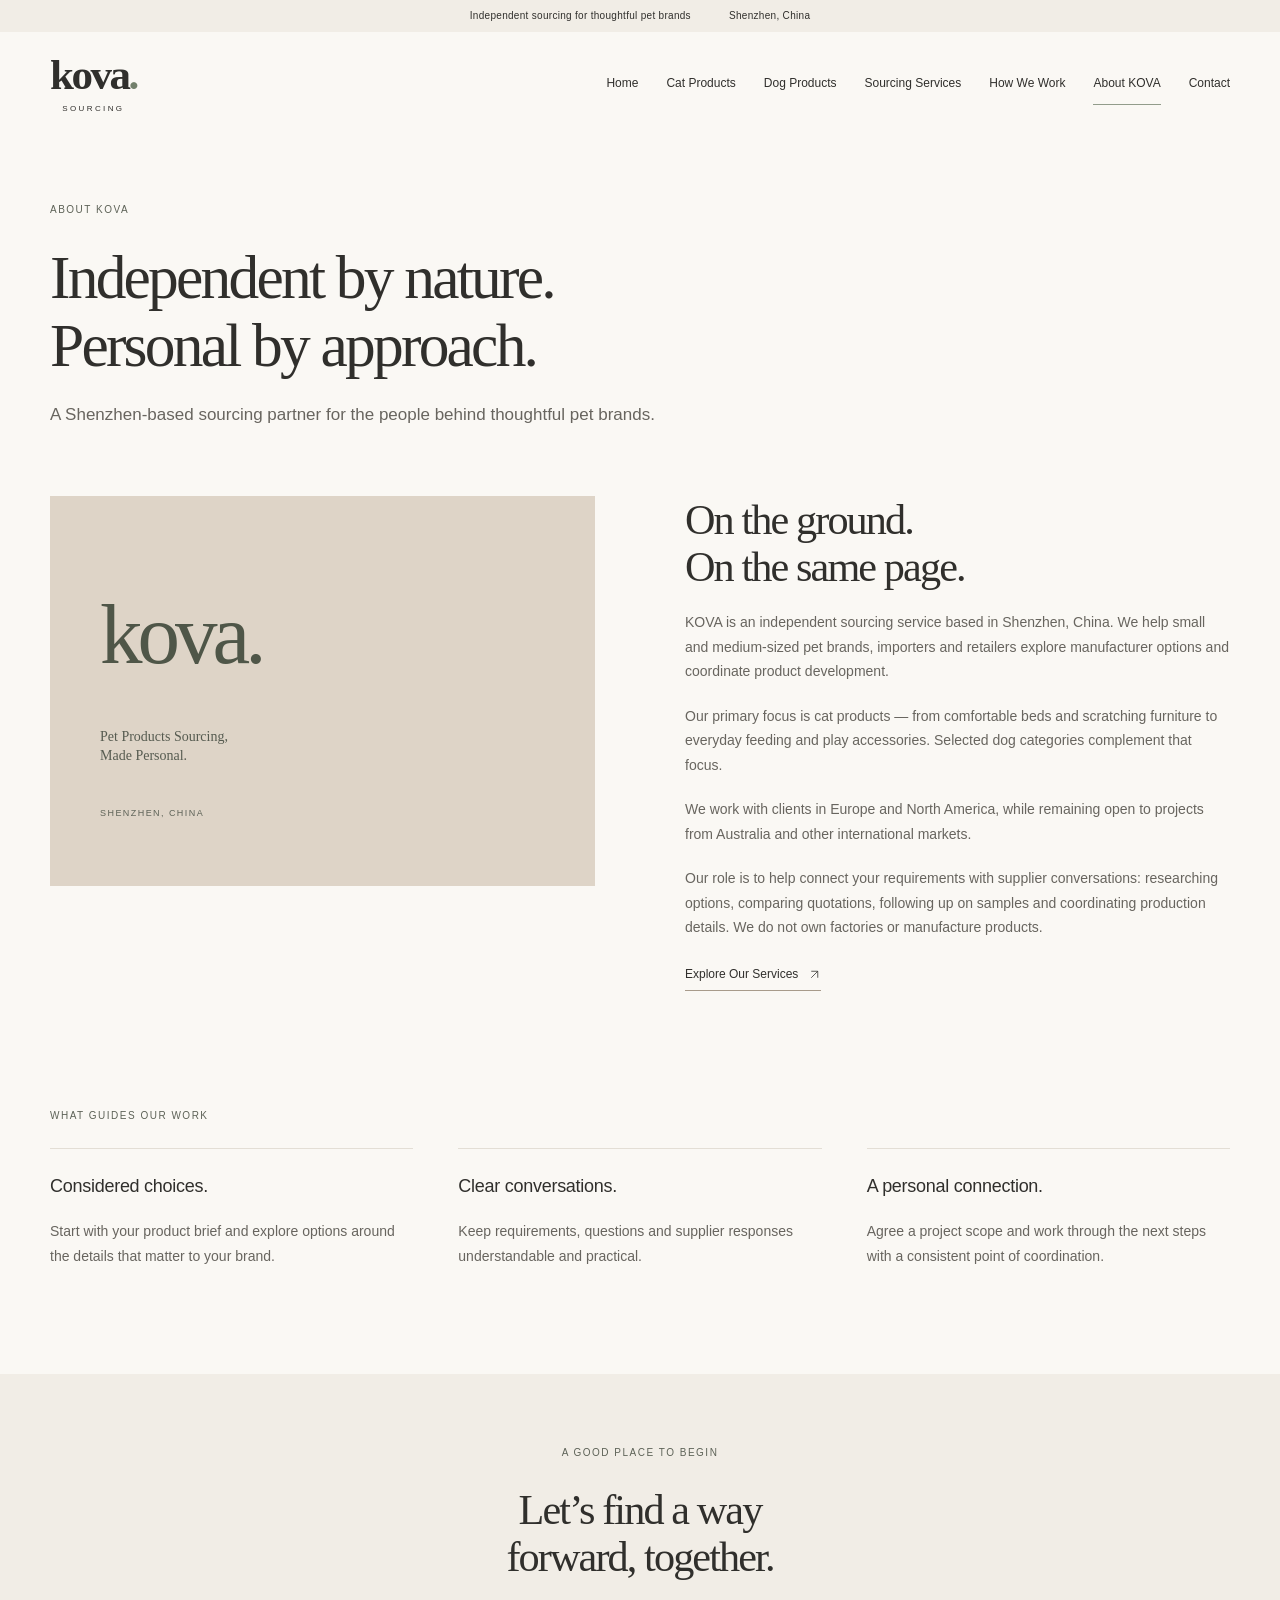
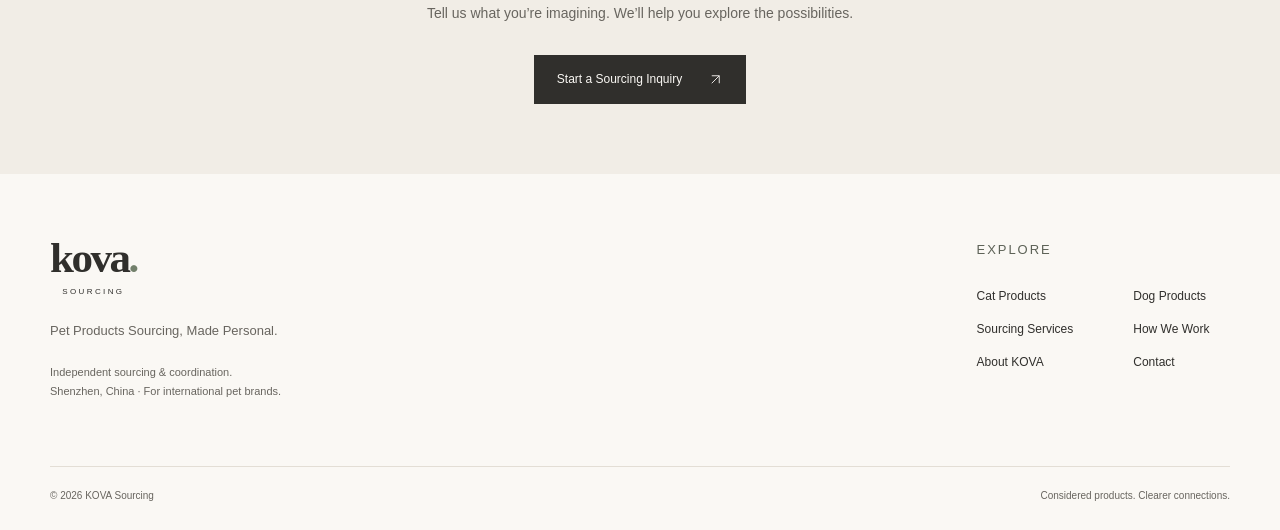
==== about.html @ 856c4e42 "Redesign KOVA static sourcing website for review" ====
<!doctype html>
<html lang="en"><head><meta charset="utf-8"><meta name="viewport" content="width=device-width, initial-scale=1"><title>About KOVA | KOVA Sourcing</title><meta name="description" content="Meet KOVA, an independent Shenzhen-based sourcing partner for small and medium-sized pet brands, importers and retailers."><link rel="canonical" href="https://kovasourcing.com/about.html"><meta property="og:type" content="website"><meta property="og:title" content="About KOVA | KOVA Sourcing"><meta property="og:description" content="Meet KOVA, an independent Shenzhen-based sourcing partner for small and medium-sized pet brands, importers and retailers."><meta property="og:url" content="https://kovasourcing.com/about.html"><meta property="og:image" content="https://kovasourcing.com/assets/images/social-card.png"><meta property="og:image:alt" content="KOVA Sourcing — Made Personal"><meta name="theme-color" content="#FAF8F4"><link rel="icon" href="assets/favicon.svg" type="image/svg+xml"><link rel="stylesheet" href="assets/styles.css"><script src="assets/site.js" defer></script></head><body><a class="skip" href="#main">Skip to content</a><div class="top-note">Independent sourcing for thoughtful pet brands <span>Shenzhen, China</span></div><header class="site-header wrap"><a class="logo" href="index.html" aria-label="KOVA Sourcing home">kova<span>.</span><small>SOURCING</small></a><button class="menu-toggle" aria-expanded="false" aria-controls="navigation">Menu <span aria-hidden="true"><svg class="arrow-icon" aria-hidden="true" viewBox="0 0 20 20"><path d="M3 5h14M3 10h14M3 15h14" fill="none" stroke="currentColor" stroke-width="1.2"/></svg></span></button><nav id="navigation" aria-label="Main navigation"><a href="index.html">Home</a><a href="cat-products.html">Cat Products</a><a href="dog-products.html">Dog Products</a><a href="sourcing-services.html">Sourcing Services</a><a href="how-it-works.html">How We Work</a><a href="about.html" aria-current="page">About KOVA</a><a href="contact.html">Contact</a></nav></header><main id="main"><section class="page-intro wrap"><p class="eyebrow">ABOUT KOVA</p><h1>Independent by nature.<br>Personal by approach.</h1><p class="lead">A Shenzhen-based sourcing partner for the people behind thoughtful pet brands.</p></section><section class="wrap about-page"><div class="about-art"><span>kova.</span><p>Pet Products Sourcing,<br>Made Personal.</p><small>SHENZHEN, CHINA</small></div><div><h2>On the ground.<br>On the same page.</h2><p>KOVA is an independent sourcing service based in Shenzhen, China. We help small and medium-sized pet brands, importers and retailers explore manufacturer options and coordinate product development.</p><p>Our primary focus is cat products — from comfortable beds and scratching furniture to everyday feeding and play accessories. Selected dog categories complement that focus.</p><p>We work with clients in Europe and North America, while remaining open to projects from Australia and other international markets.</p><p>Our role is to help connect your requirements with supplier conversations: researching options, comparing quotations, following up on samples and coordinating production details. We do not own factories or manufacture products.</p><a class="text-link" href="sourcing-services.html">Explore Our Services <svg class="arrow-icon" aria-hidden="true" viewBox="0 0 20 20" fill="none"><path d="M5 15 15 5M5 5h10v10" stroke="currentColor" stroke-width="1.2"/></svg></a></div></section><section class="wrap section"><p class="eyebrow">WHAT GUIDES OUR WORK</p><div class="values"><article><h3>Considered choices.</h3><p>Start with your product brief and explore options around the details that matter to your brand.</p></article><article><h3>Clear conversations.</h3><p>Keep requirements, questions and supplier responses understandable and practical.</p></article><article><h3>A personal connection.</h3><p>Agree a project scope and work through the next steps with a consistent point of coordination.</p></article></div></section><section class="final-cta"><div class="wrap"><p class="eyebrow">A GOOD PLACE TO BEGIN</p><h2>Let’s find a way<br>forward, together.</h2><p>Tell us what you’re imagining. We’ll help you explore the possibilities.</p><a class="button dark" href="contact.html">Start a Sourcing Inquiry <span aria-hidden="true"><svg class="arrow-icon" aria-hidden="true" viewBox="0 0 20 20" fill="none"><path d="M5 15 15 5M5 5h10v10" stroke="currentColor" stroke-width="1.2"/></svg></span></a></div></section></main><footer class="site-footer"><div class="wrap footer-top"><div><a class="logo" href="index.html" aria-label="KOVA Sourcing home">kova<span>.</span><small>SOURCING</small></a><p>Pet Products Sourcing, Made Personal.</p><p class="small">Independent sourcing & coordination.<br>Shenzhen, China · For international pet brands.</p></div><div><p class="eyebrow">EXPLORE</p><nav aria-label="Footer navigation"><a href="cat-products.html">Cat Products</a><a href="dog-products.html">Dog Products</a><a href="sourcing-services.html">Sourcing Services</a><a href="how-it-works.html">How We Work</a><a href="about.html">About KOVA</a><a href="contact.html">Contact</a></nav></div></div><div class="wrap footer-bottom"><span>© <span id="year">2026</span> KOVA Sourcing</span><span>Considered products. Clearer connections.</span></div></footer></body></html>
---- assets/styles.css ----
:root{--paper:#faf8f4;--ivory:#f1ede6;--oat:#ded4c7;--taupe:#a89b8b;--ink:#302f2c;--muted:#68655f;--sage:#929c8b;--line:#e3ded5}*{box-sizing:border-box}body{margin:0;background:var(--paper);color:var(--ink);font:15px/1.75 Arial,Helvetica,sans-serif}a{color:inherit;text-decoration:none}button,input,select,textarea{font:inherit}a,button{outline-offset:5px}a:focus-visible,button:focus-visible{outline:2px solid var(--ink)}h1,h2,h3,p{margin:0 0 20px}h1,h2{font-family:Georgia,'Times New Roman',serif;font-weight:400;line-height:1.12;letter-spacing:-.045em}h1{font-size:clamp(42px,4.8vw,76px)}h2{font-size:clamp(34px,3.3vw,50px)}h3{font-size:18px;font-weight:400;line-height:1.4;letter-spacing:-.015em}p{color:var(--muted)}.wrap{width:calc(100% - 100px);max-width:1380px;margin-inline:auto}.top-note{height:32px;background:var(--ivory);font-size:10px;letter-spacing:.03em;text-align:center;padding:7px 20px}.top-note span{margin-left:35px}.site-header{display:flex;align-items:center;justify-content:space-between;gap:35px;height:104px}.logo{display:inline-block;font-family:Georgia,serif;font-weight:700;font-size:43px;line-height:.9;letter-spacing:-2.5px}.logo span{color:#72806b}.logo small{display:block;font-family:Arial,sans-serif;font-weight:400;font-size:8px;letter-spacing:.3em;text-align:center;margin-top:10px}.site-header nav{display:flex;gap:28px;font-size:12px}.site-header nav a{padding:10px 0;border-bottom:1px solid transparent}.site-header nav a:hover,.site-header nav a[aria-current]{border-color:var(--sage)}.menu-toggle{display:none}.skip{position:absolute;top:-100px;z-index:20;background:var(--paper);padding:15px}.skip:focus{top:0}.eyebrow{font-family:Arial,sans-serif;font-size:10px;font-weight:500;letter-spacing:.15em;color:#5d6257;margin-bottom:24px}.hero{position:relative;isolation:isolate;min-height:660px;display:flex;align-items:center;background:var(--oat)}.hero-background{position:absolute;inset:0;z-index:-2;background:url('images/hero-concept.webp') center 55%/cover no-repeat}.hero:after{content:'';position:absolute;inset:0;z-index:-1;background:transparent}.hero-content{padding-block:80px}.hero h1{max-width:710px;font-size:clamp(44px,4.5vw,70px)}.hero em{font-weight:400;color:#5a6253}.hero-content>p:not(.eyebrow){max-width:460px;font-size:16px;line-height:1.8}.hero .eyebrow{font-size:9px}.actions{display:flex;gap:14px;flex-wrap:wrap;margin-top:32px}.button{display:inline-flex;align-items:center;justify-content:center;gap:26px;min-height:48px;padding:13px 22px;border:1px solid var(--ink);border-radius:0;font-size:12px;cursor:pointer;transition:background .2s,color .2s;background:var(--ink);color:var(--paper)}.button.dark{background:var(--ink);color:var(--paper)}.button.outline{background:transparent;color:var(--ink)}.button:hover{background:#55584e;color:white}.hero-caption{position:absolute;right:35px;bottom:18px;font-size:10px;color:#302f2c;background:#faf8f4c9;padding:6px 10px}.intro-strip{display:flex;align-items:center;justify-content:space-between;gap:20px;padding-block:28px;border-bottom:1px solid var(--line)}.intro-strip p{font-family:Georgia,serif;font-style:italic;font-size:21px;margin:0;color:var(--ink)}.intro-strip span{font-size:9px;letter-spacing:.14em;color:var(--muted)}.section{padding-block:86px}.section-head{display:flex;align-items:end;justify-content:space-between;gap:45px;margin-bottom:40px}.section-head h2{margin-bottom:0}.section-head p:not(.eyebrow){font-size:13px;margin-bottom:14px}.text-link{display:inline-block;border-bottom:1px solid #a89b8b;padding-bottom:5px;font-size:12px}.text-link:hover{color:#64715c;border-color:#64715c}.category-grid{display:grid;grid-template-columns:repeat(3,1fr);gap:45px 24px}.category-image{display:block;position:relative;overflow:hidden;aspect-ratio:1;background:var(--ivory)}.photo-tile{width:100%;height:100%;background-image:url('images/category-concepts.webp');background-size:300% 200%;background-repeat:no-repeat;transition:transform .45s}.panel-0{background-position:0 0}.panel-1{background-position:50% 0}.panel-2{background-position:100% 0}.panel-3{background-position:0 100%}.panel-4{background-position:50% 100%}.panel-5{background-position:100% 100%}.category-image:hover .photo-tile{transform:scale(1.025)}.image-arrow{position:absolute;right:15px;bottom:15px;background:#faf8f4e8;width:32px;height:32px;display:grid;place-items:center;font-size:17px}.category-copy{padding-top:20px}.category-copy h3{font-size:16px;margin-bottom:7px}.category-copy p{font-size:12px;margin-bottom:14px}.asset-note{font-size:11px;max-width:950px;margin:30px 0 0;color:var(--muted)}.dog-section,.process-band{background:var(--ivory)}.dog-feature{display:grid;grid-template-columns:1fr 1fr;gap:100px;align-items:center}.dog-feature h3{font-family:Georgia,serif;font-size:30px}.dog-feature p:not(.eyebrow){font-size:14px;max-width:440px}.dog-links a{display:flex;justify-content:space-between;gap:20px;border-bottom:1px solid #d5cdbf;padding:20px 0;font-size:16px}.dog-links a:hover{color:#64715c}.service-grid{display:grid;grid-template-columns:repeat(4,1fr);gap:35px}.service-grid article{border-top:1px solid var(--line);padding-top:25px}.service-grid h3{font-size:19px;min-height:53px}.service-grid p:not(.eyebrow){font-size:13px}.service-grid .eyebrow{display:block;color:#66745e}.steps{display:grid;grid-template-columns:repeat(5,1fr);gap:27px;list-style:none;margin:0;padding:0}.steps li>span{display:block;font-family:Georgia,serif;font-size:32px;color:#77846e;margin-bottom:22px;border-bottom:1px solid #d4cec3;padding-bottom:16px}.steps h3{font-size:16px;margin-bottom:15px}.steps p{font-size:12px;margin:0}.about-home,.about-page{display:grid;grid-template-columns:1fr 1fr;gap:90px;align-items:center}.about-art{background:var(--oat);min-height:390px;padding:50px;display:flex;flex-direction:column;justify-content:center}.about-art>span{font-family:Georgia,serif;font-size:85px;letter-spacing:-5px;color:#4f5648}.about-art p{font-family:Georgia,serif;font-size:26px;line-height:1.35;color:#565b50;margin-top:20px}.about-art small{font-size:9px;letter-spacing:.16em;color:#5d6257;margin-top:20px}.lead{font-size:17px;max-width:650px;line-height:1.8}.about-home p:not(.eyebrow):not(.lead),.about-page p{font-size:14px}.final-cta{text-align:center;background:var(--ivory);padding:70px 0}.final-cta p:not(.eyebrow){font-size:14px}.final-cta .button{margin-top:10px}.site-footer{padding:65px 0 25px;background:var(--paper)}.footer-top{display:flex;justify-content:space-between;gap:55px}.footer-top .logo{margin-bottom:25px}.footer-top p{font-size:13px}.footer-top nav{display:grid;grid-template-columns:repeat(2,1fr);gap:12px 60px;font-size:12px}.small{font-size:11px!important}.footer-bottom{display:flex;justify-content:space-between;border-top:1px solid var(--line);margin-top:45px;padding-top:20px;font-size:10px;color:var(--muted)}.page-intro{padding-block:65px 45px}.page-intro h1{max-width:950px}.catalog{padding-bottom:60px}.brief-band{display:grid;grid-template-columns:1fr 1fr;gap:100px;border-top:1px solid var(--line);padding-block:60px}.brief-band p:not(.eyebrow){font-size:14px}.dog-grid{grid-template-columns:repeat(4,1fr);gap:24px}.dog-placeholder{height:100%;padding:25px;display:flex;flex-direction:column;justify-content:space-between;background:var(--ivory)}.dog-placeholder>span{font-family:Georgia,serif;font-size:45px;color:#7d8275}.dog-placeholder p{font-family:Georgia,serif;font-size:25px;line-height:1.25;color:var(--ink);margin:0}.dog-placeholder small{font-size:8px;letter-spacing:.1em;color:#68655f}.service-list article{display:grid;grid-template-columns:45px 1fr 1.2fr;gap:30px;padding:30px 0;border-top:1px solid var(--line)}.service-list h2{font-family:Arial,sans-serif;font-size:23px;letter-spacing:-.02em;line-height:1.4}.service-list p{font-size:14px;margin:0}.notice{padding:28px;background:var(--ivory);margin-block:35px}.notice h3{font-size:17px}.notice p{font-size:13px;margin:0}.process-page{padding-bottom:45px}.process-page .steps{grid-template-columns:1fr;max-width:900px}.process-page .steps li{display:grid;grid-template-columns:55px 1fr;gap:0 25px;border-top:1px solid var(--line);padding-top:25px}.process-page .steps li>span{grid-row:span 2;border:0;margin:0}.process-page .steps h3{font-size:23px}.process-page .steps p{font-size:14px}.about-page{padding-bottom:30px;align-items:start}.values{display:grid;grid-template-columns:repeat(3,1fr);gap:45px}.values article{border-top:1px solid var(--line);padding-top:25px}.values p{font-size:14px}.contact-layout{display:grid;grid-template-columns:.8fr 1.2fr;gap:80px;margin-bottom:85px}.contact-layout aside h2{font-size:33px}.contact-layout aside>p{font-size:14px}.form-grid{display:grid;grid-template-columns:1fr 1fr;gap:22px}.form-grid label{font-size:13px;font-weight:500}.form-grid label span{color:#626d59}.form-grid .full{grid-column:1/-1}input,textarea,select{display:block;width:100%;margin-top:9px;padding:12px;background:#fffdf9;border:1px solid #c8c1b6;border-radius:0;color:var(--ink);min-width:0}textarea{resize:vertical}input:focus,textarea:focus,select:focus{outline:2px solid #64715c;outline-offset:2px}.optional{font-weight:400;color:var(--muted)!important}.privacy{font-size:12px;margin-top:25px}#form-status{font-size:13px;margin-top:15px}@media(min-width:1700px){.hero{min-height:760px}.hero-background{background-position:center 58%}}@media(max-width:1100px){.wrap{width:calc(100% - 64px)}.site-header nav{gap:16px;font-size:11px}.hero{min-height:580px}.hero h1{max-width:590px}.hero-content>p:not(.eyebrow){max-width:390px}.dog-feature,.about-home,.about-page,.brief-band{gap:50px}.service-grid{gap:25px}.dog-grid{grid-template-columns:repeat(2,1fr)}}@media(max-width:800px){.wrap{width:calc(100% - 40px)}.site-header{height:85px;position:relative}.logo{font-size:38px}.top-note{font-size:9px}.top-note span{margin-left:14px}.menu-toggle{display:block;padding:8px 14px;background:transparent;border:1px solid var(--line);font-size:12px}.site-header nav{display:none;position:absolute;top:85px;left:-20px;right:-20px;z-index:10;background:var(--paper);padding:20px;box-shadow:0 8px 16px #302f2c10}.site-header nav.open{display:flex;flex-direction:column;gap:4px;font-size:14px}.hero{display:block;min-height:0;padding-top:360px}.hero-background{bottom:auto;height:360px;background-position:68% center}.hero:after{display:none}.hero-content{background:var(--ivory);padding-block:35px}.hero h1{font-size:46px;max-width:680px}.hero-content>p:not(.eyebrow){max-width:600px;font-size:14px}.hero-caption{top:330px;bottom:auto;right:15px;font-size:8px;padding:3px 7px}.hero .eyebrow{font-size:8px}.intro-strip{align-items:start;flex-direction:column;gap:10px;padding-block:24px}.intro-strip p{font-size:19px}.intro-strip span{font-size:8px}.section{padding-block:55px}.section-head{flex-direction:column;align-items:start;gap:20px;margin-bottom:30px}.category-grid{grid-template-columns:repeat(2,1fr);gap:30px 20px}.category-copy h3{font-size:15px}.dog-feature,.about-home,.about-page,.brief-band,.contact-layout{grid-template-columns:1fr;gap:30px}.service-grid{grid-template-columns:repeat(2,1fr);gap:25px}.service-grid h3{min-height:0}.steps{grid-template-columns:1fr;gap:20px}.steps li{display:grid;grid-template-columns:40px 1fr;gap:0 20px;border-top:1px solid #d4cec3;padding-top:20px}.steps li>span{grid-row:span 2;border:0;font-size:27px;padding:0;margin:0}.steps h3{margin-bottom:8px;font-size:17px}.steps p{font-size:13px}.about-art{min-height:300px;padding:35px}.final-cta{padding-block:50px}.footer-top{flex-direction:column;gap:25px}.footer-bottom{gap:20px}.service-list article{grid-template-columns:30px 1fr;gap:15px}.service-list article p{grid-column:2}.page-intro{padding-block:45px 30px}.page-intro h1{font-size:45px}.values{grid-template-columns:1fr;gap:25px}.contact-layout{margin-bottom:55px}.contact-layout .notice{margin-block:20px}.process-page .steps h3{font-size:20px}}@media(max-width:480px){.hero{padding-top:285px}.hero-background{height:285px;background-position:70% center}.hero-caption{top:262px}.hero h1{font-size:40px}.actions{gap:10px;margin-top:25px}.actions .button{font-size:11px;padding:12px 14px;gap:15px}.category-grid{gap:28px 14px}.category-copy h3{font-size:13px}.category-copy p{font-size:11px}.category-copy .text-link{font-size:10px}.image-arrow{right:8px;bottom:8px;width:26px;height:26px}.service-grid{grid-template-columns:1fr}.dog-grid{grid-template-columns:1fr}.form-grid{grid-template-columns:1fr}.form-grid .full{grid-column:auto}.footer-bottom{flex-direction:column;gap:5px}.footer-top nav{gap:12px 25px}.top-note span{display:none}.page-intro h1{font-size:40px}.hero-content{width:100%;padding-inline:20px}.lead{font-size:15px}}@media(prefers-reduced-motion:reduce){*{transition:none!important}}
.dog-photo{background-image:url('images/dog-concepts.webp');background-size:200% 200%}.dog-panel-0{background-position:0 0}.dog-panel-1{background-position:100% 0}.dog-panel-2{background-position:0 100%}.dog-panel-3{background-position:100% 100%}.dog-visuals{display:grid;grid-template-columns:1fr 1fr;gap:14px;margin-bottom:10px}.dog-links .dog-visuals a{aspect-ratio:1;display:block;padding:0;border:0;overflow:hidden}.dog-links .dog-visuals a:hover .photo-tile{transform:scale(1.025)}
.arrow-icon{display:inline-block;width:15px;height:15px;vertical-align:middle;flex-shrink:0}.image-arrow .arrow-icon{width:17px;height:17px}.text-link .arrow-icon{margin-left:6px;width:13px;height:13px}
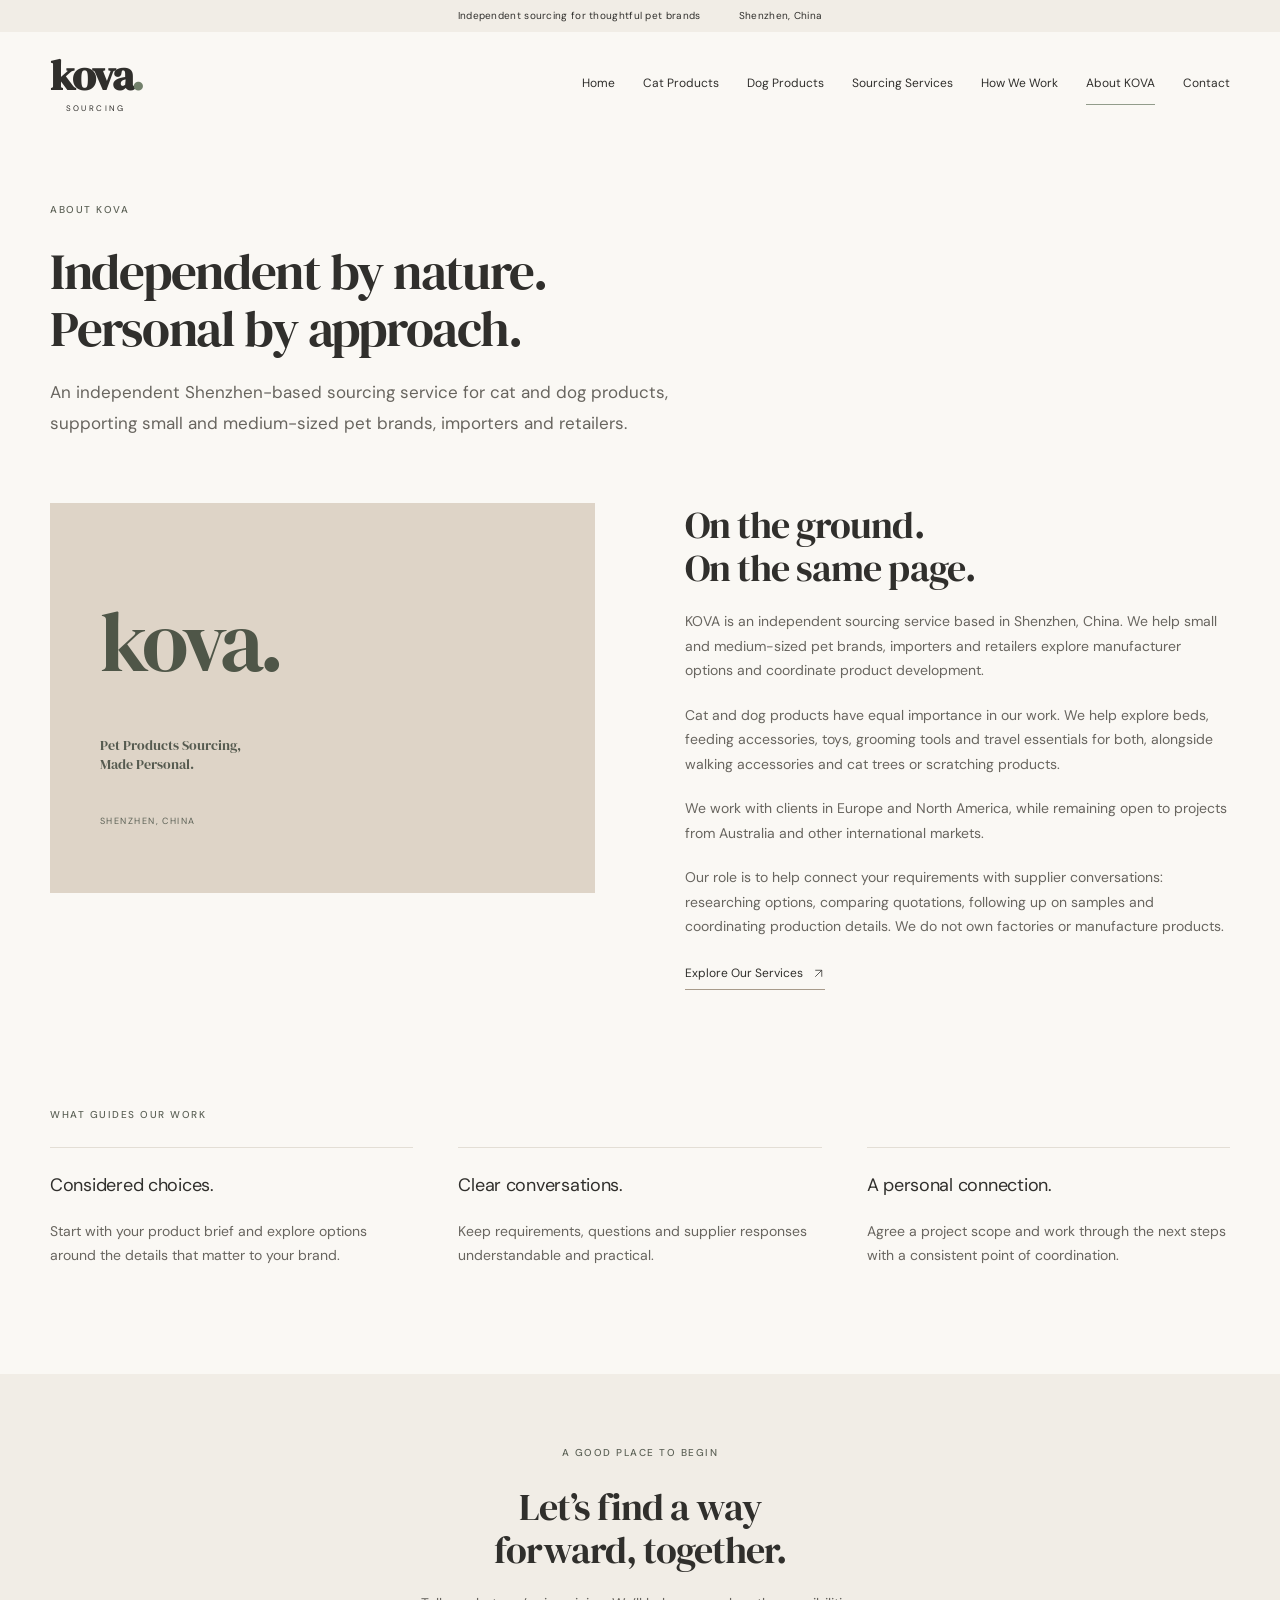
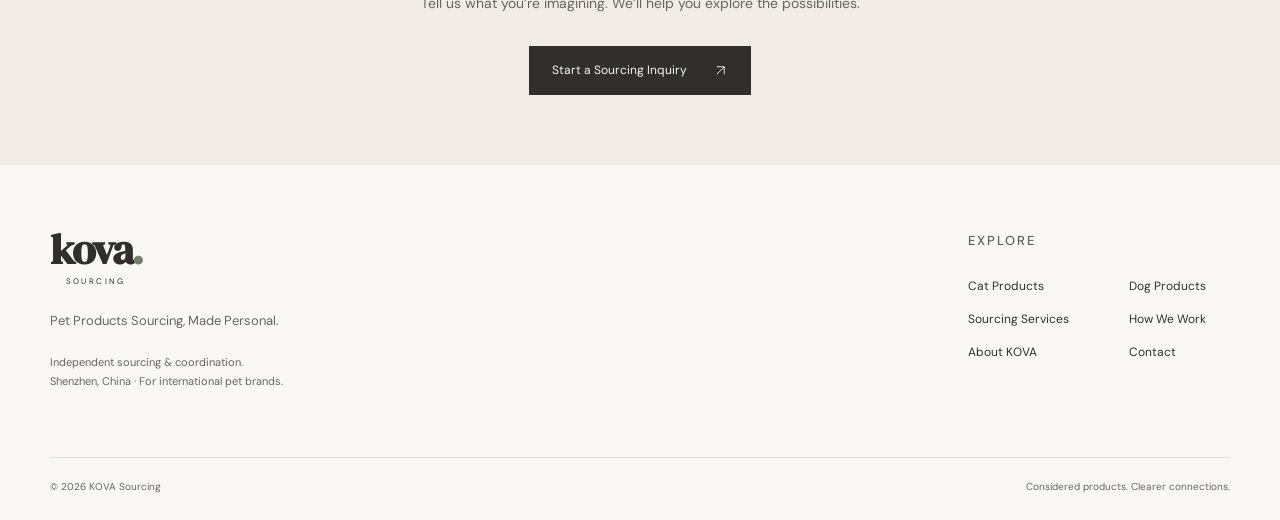
==== commit cf15bf74: "Balance cat and dog sourcing positioning and refine typography" ====
--- a/about.html
+++ b/about.html
@@ -1,2 +1,63 @@
 <!doctype html>
-<html lang="en"><head><meta charset="utf-8"><meta name="viewport" content="width=device-width, initial-scale=1"><title>About KOVA | KOVA Sourcing</title><meta name="description" content="Meet KOVA, an independent Shenzhen-based sourcing partner for small and medium-sized pet brands, importers and retailers."><link rel="canonical" href="https://kovasourcing.com/about.html"><meta property="og:type" content="website"><meta property="og:title" content="About KOVA | KOVA Sourcing"><meta property="og:description" content="Meet KOVA, an independent Shenzhen-based sourcing partner for small and medium-sized pet brands, importers and retailers."><meta property="og:url" content="https://kovasourcing.com/about.html"><meta property="og:image" content="https://kovasourcing.com/assets/images/social-card.png"><meta property="og:image:alt" content="KOVA Sourcing — Made Personal"><meta name="theme-color" content="#FAF8F4"><link rel="icon" href="assets/favicon.svg" type="image/svg+xml"><link rel="stylesheet" href="assets/styles.css"><script src="assets/site.js" defer></script></head><body><a class="skip" href="#main">Skip to content</a><div class="top-note">Independent sourcing for thoughtful pet brands <span>Shenzhen, China</span></div><header class="site-header wrap"><a class="logo" href="index.html" aria-label="KOVA Sourcing home">kova<span>.</span><small>SOURCING</small></a><button class="menu-toggle" aria-expanded="false" aria-controls="navigation">Menu <span aria-hidden="true"><svg class="arrow-icon" aria-hidden="true" viewBox="0 0 20 20"><path d="M3 5h14M3 10h14M3 15h14" fill="none" stroke="currentColor" stroke-width="1.2"/></svg></span></button><nav id="navigation" aria-label="Main navigation"><a href="index.html">Home</a><a href="cat-products.html">Cat Products</a><a href="dog-products.html">Dog Products</a><a href="sourcing-services.html">Sourcing Services</a><a href="how-it-works.html">How We Work</a><a href="about.html" aria-current="page">About KOVA</a><a href="contact.html">Contact</a></nav></header><main id="main"><section class="page-intro wrap"><p class="eyebrow">ABOUT KOVA</p><h1>Independent by nature.<br>Personal by approach.</h1><p class="lead">A Shenzhen-based sourcing partner for the people behind thoughtful pet brands.</p></section><section class="wrap about-page"><div class="about-art"><span>kova.</span><p>Pet Products Sourcing,<br>Made Personal.</p><small>SHENZHEN, CHINA</small></div><div><h2>On the ground.<br>On the same page.</h2><p>KOVA is an independent sourcing service based in Shenzhen, China. We help small and medium-sized pet brands, importers and retailers explore manufacturer options and coordinate product development.</p><p>Our primary focus is cat products — from comfortable beds and scratching furniture to everyday feeding and play accessories. Selected dog categories complement that focus.</p><p>We work with clients in Europe and North America, while remaining open to projects from Australia and other international markets.</p><p>Our role is to help connect your requirements with supplier conversations: researching options, comparing quotations, following up on samples and coordinating production details. We do not own factories or manufacture products.</p><a class="text-link" href="sourcing-services.html">Explore Our Services <svg class="arrow-icon" aria-hidden="true" viewBox="0 0 20 20" fill="none"><path d="M5 15 15 5M5 5h10v10" stroke="currentColor" stroke-width="1.2"/></svg></a></div></section><section class="wrap section"><p class="eyebrow">WHAT GUIDES OUR WORK</p><div class="values"><article><h3>Considered choices.</h3><p>Start with your product brief and explore options around the details that matter to your brand.</p></article><article><h3>Clear conversations.</h3><p>Keep requirements, questions and supplier responses understandable and practical.</p></article><article><h3>A personal connection.</h3><p>Agree a project scope and work through the next steps with a consistent point of coordination.</p></article></div></section><section class="final-cta"><div class="wrap"><p class="eyebrow">A GOOD PLACE TO BEGIN</p><h2>Let’s find a way<br>forward, together.</h2><p>Tell us what you’re imagining. We’ll help you explore the possibilities.</p><a class="button dark" href="contact.html">Start a Sourcing Inquiry <span aria-hidden="true"><svg class="arrow-icon" aria-hidden="true" viewBox="0 0 20 20" fill="none"><path d="M5 15 15 5M5 5h10v10" stroke="currentColor" stroke-width="1.2"/></svg></span></a></div></section></main><footer class="site-footer"><div class="wrap footer-top"><div><a class="logo" href="index.html" aria-label="KOVA Sourcing home">kova<span>.</span><small>SOURCING</small></a><p>Pet Products Sourcing, Made Personal.</p><p class="small">Independent sourcing & coordination.<br>Shenzhen, China · For international pet brands.</p></div><div><p class="eyebrow">EXPLORE</p><nav aria-label="Footer navigation"><a href="cat-products.html">Cat Products</a><a href="dog-products.html">Dog Products</a><a href="sourcing-services.html">Sourcing Services</a><a href="how-it-works.html">How We Work</a><a href="about.html">About KOVA</a><a href="contact.html">Contact</a></nav></div></div><div class="wrap footer-bottom"><span>© <span id="year">2026</span> KOVA Sourcing</span><span>Considered products. Clearer connections.</span></div></footer></body></html>
+<html lang="en">
+<head>
+<meta charset="utf-8">
+<meta name="viewport" content="width=device-width, initial-scale=1">
+<title>About KOVA | KOVA Sourcing</title>
+<meta name="description" content="Meet KOVA, an independent Shenzhen-based sourcing partner for small and medium-sized pet brands, importers and retailers.">
+<link rel="canonical" href="https://kovasourcing.com/about.html">
+<meta property="og:type" content="website">
+<meta property="og:title" content="About KOVA | KOVA Sourcing">
+<meta property="og:description" content="Meet KOVA, an independent Shenzhen-based sourcing partner for small and medium-sized pet brands, importers and retailers.">
+<meta property="og:url" content="https://kovasourcing.com/about.html">
+<meta property="og:image" content="https://kovasourcing.com/assets/images/social-card.png">
+<meta property="og:image:alt" content="KOVA Sourcing — cat and dog products, Made Personal">
+<meta name="theme-color" content="#FAF8F4">
+<link rel="icon" href="assets/favicon.svg" type="image/svg+xml">
+<link rel="stylesheet" href="assets/styles.css">
+<script src="assets/site.js" defer></script>
+<link rel="preload" href="assets/fonts/dm-serif-display.ttf" as="font" type="font/ttf" crossorigin="anonymous">
+<link rel="preload" href="assets/fonts/dm-sans.ttf" as="font" type="font/ttf" crossorigin="anonymous">
+</head>
+<body>
+<a class="skip" href="#main">Skip to content</a><div class="top-note">Independent sourcing for thoughtful pet brands <span>Shenzhen, China</span>
+</div>
+<header class="site-header wrap"><a class="logo" href="index.html" aria-label="KOVA Sourcing home">kova<span>.</span><small>SOURCING</small></a><button class="menu-toggle" aria-expanded="false" aria-controls="navigation">Menu <span aria-hidden="true"><svg class="arrow-icon" aria-hidden="true" viewbox="0 0 20 20"><path d="M3 5h14M3 10h14M3 15h14" fill="none" stroke="currentColor" stroke-width="1.2"></path></svg></span></button><nav id="navigation" aria-label="Main navigation"><a href="index.html">Home</a><a href="cat-products.html">Cat Products</a><a href="dog-products.html">Dog Products</a><a href="sourcing-services.html">Sourcing Services</a><a href="how-it-works.html">How We Work</a><a href="about.html" aria-current="page">About KOVA</a><a href="contact.html">Contact</a></nav></header><main id="main"><section class="page-intro wrap"><p class="eyebrow">ABOUT KOVA</p>
+<h1>Independent by nature.<br>Personal by approach.</h1>
+<p class="lead">An independent Shenzhen-based sourcing service for cat and dog products, supporting small and medium-sized pet brands, importers and retailers.</p></section><section class="wrap about-page"><div class="about-art">
+<span>kova.</span><p>Pet Products Sourcing,<br>Made Personal.</p>
+<small>SHENZHEN, CHINA</small>
+</div>
+<div>
+<h2>On the ground.<br>On the same page.</h2>
+<p>KOVA is an independent sourcing service based in Shenzhen, China. We help small and medium-sized pet brands, importers and retailers explore manufacturer options and coordinate product development.</p>
+<p>Cat and dog products have equal importance in our work. We help explore beds, feeding accessories, toys, grooming tools and travel essentials for both, alongside walking accessories and cat trees or scratching products.</p>
+<p>We work with clients in Europe and North America, while remaining open to projects from Australia and other international markets.</p>
+<p>Our role is to help connect your requirements with supplier conversations: researching options, comparing quotations, following up on samples and coordinating production details. We do not own factories or manufacture products.</p>
+<a class="text-link" href="sourcing-services.html">Explore Our Services <svg class="arrow-icon" aria-hidden="true" viewbox="0 0 20 20" fill="none"><path d="M5 15 15 5M5 5h10v10" stroke="currentColor" stroke-width="1.2"></path></svg></a>
+</div></section><section class="wrap section"><p class="eyebrow">WHAT GUIDES OUR WORK</p>
+<div class="values">
+<article><h3>Considered choices.</h3>
+<p>Start with your product brief and explore options around the details that matter to your brand.</p></article><article><h3>Clear conversations.</h3>
+<p>Keep requirements, questions and supplier responses understandable and practical.</p></article><article><h3>A personal connection.</h3>
+<p>Agree a project scope and work through the next steps with a consistent point of coordination.</p></article>
+</div></section><section class="final-cta"><div class="wrap">
+<p class="eyebrow">A GOOD PLACE TO BEGIN</p>
+<h2>Let’s find a way<br>forward, together.</h2>
+<p>Tell us what you’re imagining. We’ll help you explore the possibilities.</p>
+<a class="button dark" href="contact.html">Start a Sourcing Inquiry <span aria-hidden="true"><svg class="arrow-icon" aria-hidden="true" viewbox="0 0 20 20" fill="none"><path d="M5 15 15 5M5 5h10v10" stroke="currentColor" stroke-width="1.2"></path></svg></span></a>
+</div></section></main><footer class="site-footer"><div class="wrap footer-top">
+<div>
+<a class="logo" href="index.html" aria-label="KOVA Sourcing home">kova<span>.</span><small>SOURCING</small></a><p>Pet Products Sourcing, Made Personal.</p>
+<p class="small">Independent sourcing &amp; coordination.<br>Shenzhen, China · For international pet brands.</p>
+</div>
+<div>
+<p class="eyebrow">EXPLORE</p>
+<nav aria-label="Footer navigation"><a href="cat-products.html">Cat Products</a><a href="dog-products.html">Dog Products</a><a href="sourcing-services.html">Sourcing Services</a><a href="how-it-works.html">How We Work</a><a href="about.html">About KOVA</a><a href="contact.html">Contact</a></nav>
+</div>
+</div>
+<div class="wrap footer-bottom">
+<span>© <span id="year">2026</span> KOVA Sourcing</span><span>Considered products. Clearer connections.</span>
+</div></footer>
+</body>
+</html>
--- a/assets/styles.css
+++ b/assets/styles.css
@@ -1,3 +1,10 @@
-:root{--paper:#faf8f4;--ivory:#f1ede6;--oat:#ded4c7;--taupe:#a89b8b;--ink:#302f2c;--muted:#68655f;--sage:#929c8b;--line:#e3ded5}*{box-sizing:border-box}body{margin:0;background:var(--paper);color:var(--ink);font:15px/1.75 Arial,Helvetica,sans-serif}a{color:inherit;text-decoration:none}button,input,select,textarea{font:inherit}a,button{outline-offset:5px}a:focus-visible,button:focus-visible{outline:2px solid var(--ink)}h1,h2,h3,p{margin:0 0 20px}h1,h2{font-family:Georgia,'Times New Roman',serif;font-weight:400;line-height:1.12;letter-spacing:-.045em}h1{font-size:clamp(42px,4.8vw,76px)}h2{font-size:clamp(34px,3.3vw,50px)}h3{font-size:18px;font-weight:400;line-height:1.4;letter-spacing:-.015em}p{color:var(--muted)}.wrap{width:calc(100% - 100px);max-width:1380px;margin-inline:auto}.top-note{height:32px;background:var(--ivory);font-size:10px;letter-spacing:.03em;text-align:center;padding:7px 20px}.top-note span{margin-left:35px}.site-header{display:flex;align-items:center;justify-content:space-between;gap:35px;height:104px}.logo{display:inline-block;font-family:Georgia,serif;font-weight:700;font-size:43px;line-height:.9;letter-spacing:-2.5px}.logo span{color:#72806b}.logo small{display:block;font-family:Arial,sans-serif;font-weight:400;font-size:8px;letter-spacing:.3em;text-align:center;margin-top:10px}.site-header nav{display:flex;gap:28px;font-size:12px}.site-header nav a{padding:10px 0;border-bottom:1px solid transparent}.site-header nav a:hover,.site-header nav a[aria-current]{border-color:var(--sage)}.menu-toggle{display:none}.skip{position:absolute;top:-100px;z-index:20;background:var(--paper);padding:15px}.skip:focus{top:0}.eyebrow{font-family:Arial,sans-serif;font-size:10px;font-weight:500;letter-spacing:.15em;color:#5d6257;margin-bottom:24px}.hero{position:relative;isolation:isolate;min-height:660px;display:flex;align-items:center;background:var(--oat)}.hero-background{position:absolute;inset:0;z-index:-2;background:url('images/hero-concept.webp') center 55%/cover no-repeat}.hero:after{content:'';position:absolute;inset:0;z-index:-1;background:transparent}.hero-content{padding-block:80px}.hero h1{max-width:710px;font-size:clamp(44px,4.5vw,70px)}.hero em{font-weight:400;color:#5a6253}.hero-content>p:not(.eyebrow){max-width:460px;font-size:16px;line-height:1.8}.hero .eyebrow{font-size:9px}.actions{display:flex;gap:14px;flex-wrap:wrap;margin-top:32px}.button{display:inline-flex;align-items:center;justify-content:center;gap:26px;min-height:48px;padding:13px 22px;border:1px solid var(--ink);border-radius:0;font-size:12px;cursor:pointer;transition:background .2s,color .2s;background:var(--ink);color:var(--paper)}.button.dark{background:var(--ink);color:var(--paper)}.button.outline{background:transparent;color:var(--ink)}.button:hover{background:#55584e;color:white}.hero-caption{position:absolute;right:35px;bottom:18px;font-size:10px;color:#302f2c;background:#faf8f4c9;padding:6px 10px}.intro-strip{display:flex;align-items:center;justify-content:space-between;gap:20px;padding-block:28px;border-bottom:1px solid var(--line)}.intro-strip p{font-family:Georgia,serif;font-style:italic;font-size:21px;margin:0;color:var(--ink)}.intro-strip span{font-size:9px;letter-spacing:.14em;color:var(--muted)}.section{padding-block:86px}.section-head{display:flex;align-items:end;justify-content:space-between;gap:45px;margin-bottom:40px}.section-head h2{margin-bottom:0}.section-head p:not(.eyebrow){font-size:13px;margin-bottom:14px}.text-link{display:inline-block;border-bottom:1px solid #a89b8b;padding-bottom:5px;font-size:12px}.text-link:hover{color:#64715c;border-color:#64715c}.category-grid{display:grid;grid-template-columns:repeat(3,1fr);gap:45px 24px}.category-image{display:block;position:relative;overflow:hidden;aspect-ratio:1;background:var(--ivory)}.photo-tile{width:100%;height:100%;background-image:url('images/category-concepts.webp');background-size:300% 200%;background-repeat:no-repeat;transition:transform .45s}.panel-0{background-position:0 0}.panel-1{background-position:50% 0}.panel-2{background-position:100% 0}.panel-3{background-position:0 100%}.panel-4{background-position:50% 100%}.panel-5{background-position:100% 100%}.category-image:hover .photo-tile{transform:scale(1.025)}.image-arrow{position:absolute;right:15px;bottom:15px;background:#faf8f4e8;width:32px;height:32px;display:grid;place-items:center;font-size:17px}.category-copy{padding-top:20px}.category-copy h3{font-size:16px;margin-bottom:7px}.category-copy p{font-size:12px;margin-bottom:14px}.asset-note{font-size:11px;max-width:950px;margin:30px 0 0;color:var(--muted)}.dog-section,.process-band{background:var(--ivory)}.dog-feature{display:grid;grid-template-columns:1fr 1fr;gap:100px;align-items:center}.dog-feature h3{font-family:Georgia,serif;font-size:30px}.dog-feature p:not(.eyebrow){font-size:14px;max-width:440px}.dog-links a{display:flex;justify-content:space-between;gap:20px;border-bottom:1px solid #d5cdbf;padding:20px 0;font-size:16px}.dog-links a:hover{color:#64715c}.service-grid{display:grid;grid-template-columns:repeat(4,1fr);gap:35px}.service-grid article{border-top:1px solid var(--line);padding-top:25px}.service-grid h3{font-size:19px;min-height:53px}.service-grid p:not(.eyebrow){font-size:13px}.service-grid .eyebrow{display:block;color:#66745e}.steps{display:grid;grid-template-columns:repeat(5,1fr);gap:27px;list-style:none;margin:0;padding:0}.steps li>span{display:block;font-family:Georgia,serif;font-size:32px;color:#77846e;margin-bottom:22px;border-bottom:1px solid #d4cec3;padding-bottom:16px}.steps h3{font-size:16px;margin-bottom:15px}.steps p{font-size:12px;margin:0}.about-home,.about-page{display:grid;grid-template-columns:1fr 1fr;gap:90px;align-items:center}.about-art{background:var(--oat);min-height:390px;padding:50px;display:flex;flex-direction:column;justify-content:center}.about-art>span{font-family:Georgia,serif;font-size:85px;letter-spacing:-5px;color:#4f5648}.about-art p{font-family:Georgia,serif;font-size:26px;line-height:1.35;color:#565b50;margin-top:20px}.about-art small{font-size:9px;letter-spacing:.16em;color:#5d6257;margin-top:20px}.lead{font-size:17px;max-width:650px;line-height:1.8}.about-home p:not(.eyebrow):not(.lead),.about-page p{font-size:14px}.final-cta{text-align:center;background:var(--ivory);padding:70px 0}.final-cta p:not(.eyebrow){font-size:14px}.final-cta .button{margin-top:10px}.site-footer{padding:65px 0 25px;background:var(--paper)}.footer-top{display:flex;justify-content:space-between;gap:55px}.footer-top .logo{margin-bottom:25px}.footer-top p{font-size:13px}.footer-top nav{display:grid;grid-template-columns:repeat(2,1fr);gap:12px 60px;font-size:12px}.small{font-size:11px!important}.footer-bottom{display:flex;justify-content:space-between;border-top:1px solid var(--line);margin-top:45px;padding-top:20px;font-size:10px;color:var(--muted)}.page-intro{padding-block:65px 45px}.page-intro h1{max-width:950px}.catalog{padding-bottom:60px}.brief-band{display:grid;grid-template-columns:1fr 1fr;gap:100px;border-top:1px solid var(--line);padding-block:60px}.brief-band p:not(.eyebrow){font-size:14px}.dog-grid{grid-template-columns:repeat(4,1fr);gap:24px}.dog-placeholder{height:100%;padding:25px;display:flex;flex-direction:column;justify-content:space-between;background:var(--ivory)}.dog-placeholder>span{font-family:Georgia,serif;font-size:45px;color:#7d8275}.dog-placeholder p{font-family:Georgia,serif;font-size:25px;line-height:1.25;color:var(--ink);margin:0}.dog-placeholder small{font-size:8px;letter-spacing:.1em;color:#68655f}.service-list article{display:grid;grid-template-columns:45px 1fr 1.2fr;gap:30px;padding:30px 0;border-top:1px solid var(--line)}.service-list h2{font-family:Arial,sans-serif;font-size:23px;letter-spacing:-.02em;line-height:1.4}.service-list p{font-size:14px;margin:0}.notice{padding:28px;background:var(--ivory);margin-block:35px}.notice h3{font-size:17px}.notice p{font-size:13px;margin:0}.process-page{padding-bottom:45px}.process-page .steps{grid-template-columns:1fr;max-width:900px}.process-page .steps li{display:grid;grid-template-columns:55px 1fr;gap:0 25px;border-top:1px solid var(--line);padding-top:25px}.process-page .steps li>span{grid-row:span 2;border:0;margin:0}.process-page .steps h3{font-size:23px}.process-page .steps p{font-size:14px}.about-page{padding-bottom:30px;align-items:start}.values{display:grid;grid-template-columns:repeat(3,1fr);gap:45px}.values article{border-top:1px solid var(--line);padding-top:25px}.values p{font-size:14px}.contact-layout{display:grid;grid-template-columns:.8fr 1.2fr;gap:80px;margin-bottom:85px}.contact-layout aside h2{font-size:33px}.contact-layout aside>p{font-size:14px}.form-grid{display:grid;grid-template-columns:1fr 1fr;gap:22px}.form-grid label{font-size:13px;font-weight:500}.form-grid label span{color:#626d59}.form-grid .full{grid-column:1/-1}input,textarea,select{display:block;width:100%;margin-top:9px;padding:12px;background:#fffdf9;border:1px solid #c8c1b6;border-radius:0;color:var(--ink);min-width:0}textarea{resize:vertical}input:focus,textarea:focus,select:focus{outline:2px solid #64715c;outline-offset:2px}.optional{font-weight:400;color:var(--muted)!important}.privacy{font-size:12px;margin-top:25px}#form-status{font-size:13px;margin-top:15px}@media(min-width:1700px){.hero{min-height:760px}.hero-background{background-position:center 58%}}@media(max-width:1100px){.wrap{width:calc(100% - 64px)}.site-header nav{gap:16px;font-size:11px}.hero{min-height:580px}.hero h1{max-width:590px}.hero-content>p:not(.eyebrow){max-width:390px}.dog-feature,.about-home,.about-page,.brief-band{gap:50px}.service-grid{gap:25px}.dog-grid{grid-template-columns:repeat(2,1fr)}}@media(max-width:800px){.wrap{width:calc(100% - 40px)}.site-header{height:85px;position:relative}.logo{font-size:38px}.top-note{font-size:9px}.top-note span{margin-left:14px}.menu-toggle{display:block;padding:8px 14px;background:transparent;border:1px solid var(--line);font-size:12px}.site-header nav{display:none;position:absolute;top:85px;left:-20px;right:-20px;z-index:10;background:var(--paper);padding:20px;box-shadow:0 8px 16px #302f2c10}.site-header nav.open{display:flex;flex-direction:column;gap:4px;font-size:14px}.hero{display:block;min-height:0;padding-top:360px}.hero-background{bottom:auto;height:360px;background-position:68% center}.hero:after{display:none}.hero-content{background:var(--ivory);padding-block:35px}.hero h1{font-size:46px;max-width:680px}.hero-content>p:not(.eyebrow){max-width:600px;font-size:14px}.hero-caption{top:330px;bottom:auto;right:15px;font-size:8px;padding:3px 7px}.hero .eyebrow{font-size:8px}.intro-strip{align-items:start;flex-direction:column;gap:10px;padding-block:24px}.intro-strip p{font-size:19px}.intro-strip span{font-size:8px}.section{padding-block:55px}.section-head{flex-direction:column;align-items:start;gap:20px;margin-bottom:30px}.category-grid{grid-template-columns:repeat(2,1fr);gap:30px 20px}.category-copy h3{font-size:15px}.dog-feature,.about-home,.about-page,.brief-band,.contact-layout{grid-template-columns:1fr;gap:30px}.service-grid{grid-template-columns:repeat(2,1fr);gap:25px}.service-grid h3{min-height:0}.steps{grid-template-columns:1fr;gap:20px}.steps li{display:grid;grid-template-columns:40px 1fr;gap:0 20px;border-top:1px solid #d4cec3;padding-top:20px}.steps li>span{grid-row:span 2;border:0;font-size:27px;padding:0;margin:0}.steps h3{margin-bottom:8px;font-size:17px}.steps p{font-size:13px}.about-art{min-height:300px;padding:35px}.final-cta{padding-block:50px}.footer-top{flex-direction:column;gap:25px}.footer-bottom{gap:20px}.service-list article{grid-template-columns:30px 1fr;gap:15px}.service-list article p{grid-column:2}.page-intro{padding-block:45px 30px}.page-intro h1{font-size:45px}.values{grid-template-columns:1fr;gap:25px}.contact-layout{margin-bottom:55px}.contact-layout .notice{margin-block:20px}.process-page .steps h3{font-size:20px}}@media(max-width:480px){.hero{padding-top:285px}.hero-background{height:285px;background-position:70% center}.hero-caption{top:262px}.hero h1{font-size:40px}.actions{gap:10px;margin-top:25px}.actions .button{font-size:11px;padding:12px 14px;gap:15px}.category-grid{gap:28px 14px}.category-copy h3{font-size:13px}.category-copy p{font-size:11px}.category-copy .text-link{font-size:10px}.image-arrow{right:8px;bottom:8px;width:26px;height:26px}.service-grid{grid-template-columns:1fr}.dog-grid{grid-template-columns:1fr}.form-grid{grid-template-columns:1fr}.form-grid .full{grid-column:auto}.footer-bottom{flex-direction:column;gap:5px}.footer-top nav{gap:12px 25px}.top-note span{display:none}.page-intro h1{font-size:40px}.hero-content{width:100%;padding-inline:20px}.lead{font-size:15px}}@media(prefers-reduced-motion:reduce){*{transition:none!important}}
+@font-face{font-family:"DM Serif Display";src:url("fonts/dm-serif-display.ttf") format("truetype");font-weight:400;font-style:normal;font-display:swap}@font-face{font-family:"DM Sans";src:url("fonts/dm-sans.ttf") format("truetype");font-weight:100 1000;font-style:normal;font-display:swap}
+:root{--paper:#faf8f4;--ivory:#f1ede6;--oat:#ded4c7;--taupe:#a89b8b;--ink:#302f2c;--muted:#68655f;--sage:#929c8b;--line:#e3ded5}*{box-sizing:border-box}body{margin:0;background:var(--paper);color:var(--ink);font:15px/1.75 "DM Sans",Arial,Helvetica,sans-serif}a{color:inherit;text-decoration:none}button,input,select,textarea{font:inherit}a,button{outline-offset:5px}a:focus-visible,button:focus-visible{outline:2px solid var(--ink)}h1,h2,h3,p{margin:0 0 20px}h1,h2{font-family:"DM Serif Display",Georgia,serif;font-weight:400;line-height:1.12;letter-spacing:-.025em}h1{font-size:clamp(42px,4.8vw,76px)}h2{font-size:clamp(34px,3.3vw,50px)}h3{font-size:18px;font-weight:400;line-height:1.4;letter-spacing:-.015em}p{color:var(--muted)}.wrap{width:calc(100% - 100px);max-width:1380px;margin-inline:auto}.top-note{height:32px;background:var(--ivory);font-size:10px;letter-spacing:.03em;text-align:center;padding:7px 20px}.top-note span{margin-left:35px}.site-header{display:flex;align-items:center;justify-content:space-between;gap:35px;height:104px}.logo{display:inline-block;font-family:"DM Serif Display",Georgia,serif;font-weight:700;font-size:43px;line-height:.9;letter-spacing:-2.5px}.logo span{color:#72806b}.logo small{display:block;font-family:"DM Sans",Arial,sans-serif;font-weight:400;font-size:8px;letter-spacing:.3em;text-align:center;margin-top:10px}.site-header nav{display:flex;gap:28px;font-size:12px}.site-header nav a{padding:10px 0;border-bottom:1px solid transparent}.site-header nav a:hover,.site-header nav a[aria-current]{border-color:var(--sage)}.menu-toggle{display:none}.skip{position:absolute;top:-100px;z-index:20;background:var(--paper);padding:15px}.skip:focus{top:0}.eyebrow{font-family:"DM Sans",Arial,sans-serif;font-size:10px;font-weight:500;letter-spacing:.15em;color:#5d6257;margin-bottom:24px}.hero{position:relative;isolation:isolate;min-height:660px;display:flex;align-items:center;background:var(--oat)}.hero-background{position:absolute;inset:0;z-index:-2;background:url('images/hero-concept.webp') center 55%/cover no-repeat}.hero:after{content:'';position:absolute;inset:0;z-index:-1;background:transparent}.hero-content{padding-block:80px}.hero h1{max-width:710px;font-size:clamp(44px,4.5vw,70px)}.hero em{font-weight:400;color:#5a6253}.hero-content>p:not(.eyebrow){max-width:460px;font-size:16px;line-height:1.8}.hero .eyebrow{font-size:9px}.actions{display:flex;gap:14px;flex-wrap:wrap;margin-top:32px}.button{display:inline-flex;align-items:center;justify-content:center;gap:26px;min-height:48px;padding:13px 22px;border:1px solid var(--ink);border-radius:0;font-size:12px;cursor:pointer;transition:background .2s,color .2s;background:var(--ink);color:var(--paper)}.button.dark{background:var(--ink);color:var(--paper)}.button.outline{background:transparent;color:var(--ink)}.button:hover{background:#55584e;color:white}.hero-caption{position:absolute;right:35px;bottom:18px;font-size:10px;color:#302f2c;background:#faf8f4c9;padding:6px 10px}.intro-strip{display:flex;align-items:center;justify-content:space-between;gap:20px;padding-block:28px;border-bottom:1px solid var(--line)}.intro-strip p{font-family:"DM Serif Display",Georgia,serif;font-style:italic;font-size:21px;margin:0;color:var(--ink)}.intro-strip span{font-size:9px;letter-spacing:.14em;color:var(--muted)}.section{padding-block:86px}.section-head{display:flex;align-items:end;justify-content:space-between;gap:45px;margin-bottom:40px}.section-head h2{margin-bottom:0}.section-head p:not(.eyebrow){font-size:13px;margin-bottom:14px}.text-link{display:inline-block;border-bottom:1px solid #a89b8b;padding-bottom:5px;font-size:12px}.text-link:hover{color:#64715c;border-color:#64715c}.category-grid{display:grid;grid-template-columns:repeat(3,1fr);gap:45px 24px}.category-image{display:block;position:relative;overflow:hidden;aspect-ratio:1;background:var(--ivory)}.photo-tile{width:100%;height:100%;background-image:url('images/category-concepts.webp');background-size:300% 200%;background-repeat:no-repeat;transition:transform .45s}.panel-0{background-position:0 0}.panel-1{background-position:50% 0}.panel-2{background-position:100% 0}.panel-3{background-position:0 100%}.panel-4{background-position:50% 100%}.panel-5{background-position:100% 100%}.category-image:hover .photo-tile{transform:scale(1.025)}.image-arrow{position:absolute;right:15px;bottom:15px;background:#faf8f4e8;width:32px;height:32px;display:grid;place-items:center;font-size:17px}.category-copy{padding-top:20px}.category-copy h3{font-size:16px;margin-bottom:7px}.category-copy p{font-size:12px;margin-bottom:14px}.asset-note{font-size:11px;max-width:950px;margin:30px 0 0;color:var(--muted)}.dog-section,.process-band{background:var(--ivory)}.dog-feature{display:grid;grid-template-columns:1fr 1fr;gap:100px;align-items:center}.dog-feature h3{font-family:"DM Serif Display",Georgia,serif;font-size:30px}.dog-feature p:not(.eyebrow){font-size:14px;max-width:440px}.dog-links a{display:flex;justify-content:space-between;gap:20px;border-bottom:1px solid #d5cdbf;padding:20px 0;font-size:16px}.dog-links a:hover{color:#64715c}.service-grid{display:grid;grid-template-columns:repeat(4,1fr);gap:35px}.service-grid article{border-top:1px solid var(--line);padding-top:25px}.service-grid h3{font-size:19px;min-height:53px}.service-grid p:not(.eyebrow){font-size:13px}.service-grid .eyebrow{display:block;color:#66745e}.steps{display:grid;grid-template-columns:repeat(5,1fr);gap:27px;list-style:none;margin:0;padding:0}.steps li>span{display:block;font-family:"DM Serif Display",Georgia,serif;font-size:32px;color:#77846e;margin-bottom:22px;border-bottom:1px solid #d4cec3;padding-bottom:16px}.steps h3{font-size:16px;margin-bottom:15px}.steps p{font-size:12px;margin:0}.about-home,.about-page{display:grid;grid-template-columns:1fr 1fr;gap:90px;align-items:center}.about-art{background:var(--oat);min-height:390px;padding:50px;display:flex;flex-direction:column;justify-content:center}.about-art>span{font-family:"DM Serif Display",Georgia,serif;font-size:85px;letter-spacing:-5px;color:#4f5648}.about-art p{font-family:"DM Serif Display",Georgia,serif;font-size:26px;line-height:1.35;color:#565b50;margin-top:20px}.about-art small{font-size:9px;letter-spacing:.16em;color:#5d6257;margin-top:20px}.lead{font-size:17px;max-width:650px;line-height:1.8}.about-home p:not(.eyebrow):not(.lead),.about-page p{font-size:14px}.final-cta{text-align:center;background:var(--ivory);padding:70px 0}.final-cta p:not(.eyebrow){font-size:14px}.final-cta .button{margin-top:10px}.site-footer{padding:65px 0 25px;background:var(--paper)}.footer-top{display:flex;justify-content:space-between;gap:55px}.footer-top .logo{margin-bottom:25px}.footer-top p{font-size:13px}.footer-top nav{display:grid;grid-template-columns:repeat(2,1fr);gap:12px 60px;font-size:12px}.small{font-size:11px!important}.footer-bottom{display:flex;justify-content:space-between;border-top:1px solid var(--line);margin-top:45px;padding-top:20px;font-size:10px;color:var(--muted)}.page-intro{padding-block:65px 45px}.page-intro h1{max-width:950px}.catalog{padding-bottom:60px}.brief-band{display:grid;grid-template-columns:1fr 1fr;gap:100px;border-top:1px solid var(--line);padding-block:60px}.brief-band p:not(.eyebrow){font-size:14px}.dog-grid{grid-template-columns:repeat(4,1fr);gap:24px}.dog-placeholder{height:100%;padding:25px;display:flex;flex-direction:column;justify-content:space-between;background:var(--ivory)}.dog-placeholder>span{font-family:"DM Serif Display",Georgia,serif;font-size:45px;color:#7d8275}.dog-placeholder p{font-family:"DM Serif Display",Georgia,serif;font-size:25px;line-height:1.25;color:var(--ink);margin:0}.dog-placeholder small{font-size:8px;letter-spacing:.1em;color:#68655f}.service-list article{display:grid;grid-template-columns:45px 1fr 1.2fr;gap:30px;padding:30px 0;border-top:1px solid var(--line)}.service-list h2{font-family:"DM Sans",Arial,sans-serif;font-size:23px;letter-spacing:-.02em;line-height:1.4}.service-list p{font-size:14px;margin:0}.notice{padding:28px;background:var(--ivory);margin-block:35px}.notice h3{font-size:17px}.notice p{font-size:13px;margin:0}.process-page{padding-bottom:45px}.process-page .steps{grid-template-columns:1fr;max-width:900px}.process-page .steps li{display:grid;grid-template-columns:55px 1fr;gap:0 25px;border-top:1px solid var(--line);padding-top:25px}.process-page .steps li>span{grid-row:span 2;border:0;margin:0}.process-page .steps h3{font-size:23px}.process-page .steps p{font-size:14px}.about-page{padding-bottom:30px;align-items:start}.values{display:grid;grid-template-columns:repeat(3,1fr);gap:45px}.values article{border-top:1px solid var(--line);padding-top:25px}.values p{font-size:14px}.contact-layout{display:grid;grid-template-columns:.8fr 1.2fr;gap:80px;margin-bottom:85px}.contact-layout aside h2{font-size:33px}.contact-layout aside>p{font-size:14px}.form-grid{display:grid;grid-template-columns:1fr 1fr;gap:22px}.form-grid label{font-size:13px;font-weight:500}.form-grid label span{color:#626d59}.form-grid .full{grid-column:1/-1}input,textarea,select{display:block;width:100%;margin-top:9px;padding:12px;background:#fffdf9;border:1px solid #c8c1b6;border-radius:0;color:var(--ink);min-width:0}textarea{resize:vertical}input:focus,textarea:focus,select:focus{outline:2px solid #64715c;outline-offset:2px}.optional{font-weight:400;color:var(--muted)!important}.privacy{font-size:12px;margin-top:25px}#form-status{font-size:13px;margin-top:15px}@media(min-width:1700px){.hero{min-height:760px}.hero-background{background-position:center 58%}}@media(max-width:1100px){.wrap{width:calc(100% - 64px)}.site-header nav{gap:16px;font-size:11px}.hero{min-height:580px}.hero h1{max-width:590px}.hero-content>p:not(.eyebrow){max-width:390px}.dog-feature,.about-home,.about-page,.brief-band{gap:50px}.service-grid{gap:25px}.dog-grid{grid-template-columns:repeat(2,1fr)}}@media(max-width:800px){.wrap{width:calc(100% - 40px)}.site-header{height:85px;position:relative}.logo{font-size:38px}.top-note{font-size:9px}.top-note span{margin-left:14px}.menu-toggle{display:block;padding:8px 14px;background:transparent;border:1px solid var(--line);font-size:12px}.site-header nav{display:none;position:absolute;top:85px;left:-20px;right:-20px;z-index:10;background:var(--paper);padding:20px;box-shadow:0 8px 16px #302f2c10}.site-header nav.open{display:flex;flex-direction:column;gap:4px;font-size:14px}.hero{display:block;min-height:0;padding-top:360px}.hero-background{bottom:auto;height:360px;background-position:68% center}.hero:after{display:none}.hero-content{background:var(--ivory);padding-block:35px}.hero h1{font-size:46px;max-width:680px}.hero-content>p:not(.eyebrow){max-width:600px;font-size:14px}.hero-caption{top:330px;bottom:auto;right:15px;font-size:8px;padding:3px 7px}.hero .eyebrow{font-size:8px}.intro-strip{align-items:start;flex-direction:column;gap:10px;padding-block:24px}.intro-strip p{font-size:19px}.intro-strip span{font-size:8px}.section{padding-block:55px}.section-head{flex-direction:column;align-items:start;gap:20px;margin-bottom:30px}.category-grid{grid-template-columns:repeat(2,1fr);gap:30px 20px}.category-copy h3{font-size:15px}.dog-feature,.about-home,.about-page,.brief-band,.contact-layout{grid-template-columns:1fr;gap:30px}.service-grid{grid-template-columns:repeat(2,1fr);gap:25px}.service-grid h3{min-height:0}.steps{grid-template-columns:1fr;gap:20px}.steps li{display:grid;grid-template-columns:40px 1fr;gap:0 20px;border-top:1px solid #d4cec3;padding-top:20px}.steps li>span{grid-row:span 2;border:0;font-size:27px;padding:0;margin:0}.steps h3{margin-bottom:8px;font-size:17px}.steps p{font-size:13px}.about-art{min-height:300px;padding:35px}.final-cta{padding-block:50px}.footer-top{flex-direction:column;gap:25px}.footer-bottom{gap:20px}.service-list article{grid-template-columns:30px 1fr;gap:15px}.service-list article p{grid-column:2}.page-intro{padding-block:45px 30px}.page-intro h1{font-size:45px}.values{grid-template-columns:1fr;gap:25px}.contact-layout{margin-bottom:55px}.contact-layout .notice{margin-block:20px}.process-page .steps h3{font-size:20px}}@media(max-width:480px){.hero{padding-top:285px}.hero-background{height:285px;background-position:70% center}.hero-caption{top:262px}.hero h1{font-size:40px}.actions{gap:10px;margin-top:25px}.actions .button{font-size:11px;padding:12px 14px;gap:15px}.category-grid{gap:28px 14px}.category-copy h3{font-size:13px}.category-copy p{font-size:11px}.category-copy .text-link{font-size:10px}.image-arrow{right:8px;bottom:8px;width:26px;height:26px}.service-grid{grid-template-columns:1fr}.dog-grid{grid-template-columns:1fr}.form-grid{grid-template-columns:1fr}.form-grid .full{grid-column:auto}.footer-bottom{flex-direction:column;gap:5px}.footer-top nav{gap:12px 25px}.top-note span{display:none}.page-intro h1{font-size:40px}.hero-content{width:100%;padding-inline:20px}.lead{font-size:15px}}@media(prefers-reduced-motion:reduce){*{transition:none!important}}
 .dog-photo{background-image:url('images/dog-concepts.webp');background-size:200% 200%}.dog-panel-0{background-position:0 0}.dog-panel-1{background-position:100% 0}.dog-panel-2{background-position:0 100%}.dog-panel-3{background-position:100% 100%}.dog-visuals{display:grid;grid-template-columns:1fr 1fr;gap:14px;margin-bottom:10px}.dog-links .dog-visuals a{aspect-ratio:1;display:block;padding:0;border:0;overflow:hidden}.dog-links .dog-visuals a:hover .photo-tile{transform:scale(1.025)}
 .arrow-icon{display:inline-block;width:15px;height:15px;vertical-align:middle;flex-shrink:0}.image-arrow .arrow-icon{width:17px;height:17px}.text-link .arrow-icon{margin-left:6px;width:13px;height:13px}
+
+/* Balanced cat and dog presentation. */
+h1{font-size:clamp(38px,4vw,58px)}h2{font-size:clamp(31px,3vw,43px)}.hero{min-height:540px;background:var(--ivory)}.hero-content{padding-block:65px}.hero h1{font-size:clamp(36px,3.8vw,56px);max-width:650px;width:48%}.hero h1 em{font-style:normal}.hero-content>.eyebrow{max-width:47%}.hero-content>p:not(.eyebrow){max-width:43%;font-size:15px}.hero .actions{max-width:48%}.hero-background{inset:70px 30px auto auto;width:47%;height:auto;background:none;display:grid;grid-template-columns:1fr 1fr;gap:16px;z-index:-1}.hero-pet{min-width:0}.hero-pet .photo-tile{aspect-ratio:1;height:auto}.hero-pet:nth-child(2){margin-top:65px}.hero-pet>span{display:block;font-size:9px;letter-spacing:.14em;margin-top:14px;text-align:center;color:#555d50}.hero-caption{bottom:15px;background:none;color:var(--muted);font-size:9px}.hero:after{display:none}.overview-grid{display:grid;grid-template-columns:repeat(3,1fr);gap:30px}.overview-grid article{border-top:1px solid var(--line);padding:22px 0 0}.overview-grid h3{font-size:18px}.overview-grid p{font-size:13px;margin-bottom:12px}.overview-grid article:last-child{grid-column:1/-1;display:grid;grid-template-columns:1fr 1fr;gap:0 30px}.overview-grid article:last-child>h3{grid-row:span 2}.overview-grid article:last-child>.text-link{justify-self:start;grid-column:2}.pet-collections{background:var(--ivory)}.collection-grid{display:grid;grid-template-columns:1fr 1fr;gap:30px}.collection-grid .category-image{aspect-ratio:1.35}.collection-grid .photo-tile{width:100%;height:auto;aspect-ratio:1}.collection-grid h3{font-family:"DM Serif Display",Georgia,serif;font-size:28px;margin:22px 0 10px}.collection-grid p{font-size:14px;margin-bottom:15px}.sourcing-details{border-top:1px solid var(--line);padding-block:12px;margin-bottom:12px}.sourcing-details summary{font-size:12px;cursor:pointer;color:#525b4b}.sourcing-details summary:hover{color:var(--ink)}.sourcing-details dl{margin:14px 0 0}.sourcing-details dt{font-size:11px;font-weight:600;margin-top:10px}.sourcing-details dd{font-size:12px;line-height:1.6;color:var(--muted);margin:3px 0 0}.sourcing-details>p{margin:12px 0 0!important}.cross-category{font-size:13px;border-top:1px solid var(--line);padding-top:25px;margin:25px 0 0}.cross-category a{margin-left:12px}.page-intro h1{font-size:clamp(38px,4vw,58px)}
+@media(max-width:1100px){.hero-background{width:45%;inset:95px 25px auto auto;gap:12px}.hero h1{width:51%;font-size:48px}.hero .actions{gap:10px}.hero .actions .button{padding:12px 15px;font-size:11px}}
+@media(max-width:800px){.hero{padding-top:0;display:flex;flex-direction:column;min-height:0}.hero-background{position:relative;inset:auto;order:1;z-index:0;width:calc(100% - 40px);height:auto;max-width:600px;margin:10px auto 40px;gap:20px}.hero-pet:nth-child(2){margin-top:0}.hero-content{order:0;padding-block:40px 25px}.hero h1{width:100%;font-size:43px;max-width:650px}.hero-content>.eyebrow,.hero-content>p:not(.eyebrow),.hero .actions{max-width:100%}.hero-caption{top:auto;right:20px;bottom:8px;font-size:8px}.overview-grid{grid-template-columns:1fr 1fr;gap:25px}.overview-grid article:last-child{display:block}.collection-grid{gap:20px}.collection-grid h3{font-size:25px}.collection-grid p{font-size:12px}.page-intro h1{font-size:42px}}
+@media(max-width:480px){.hero h1{font-size:36px}.hero-background{gap:14px;margin-bottom:35px}.hero-pet>span{font-size:8px;margin-top:10px}.overview-grid{grid-template-columns:1fr}.overview-grid article:last-child{grid-column:auto}.collection-grid{gap:14px}.collection-grid h3{font-size:22px}.collection-grid .text-link{font-size:11px}.page-intro h1{font-size:36px}.sourcing-details summary{font-size:11px}.cross-category a{display:block;width:max-content;margin:8px 0 0}}
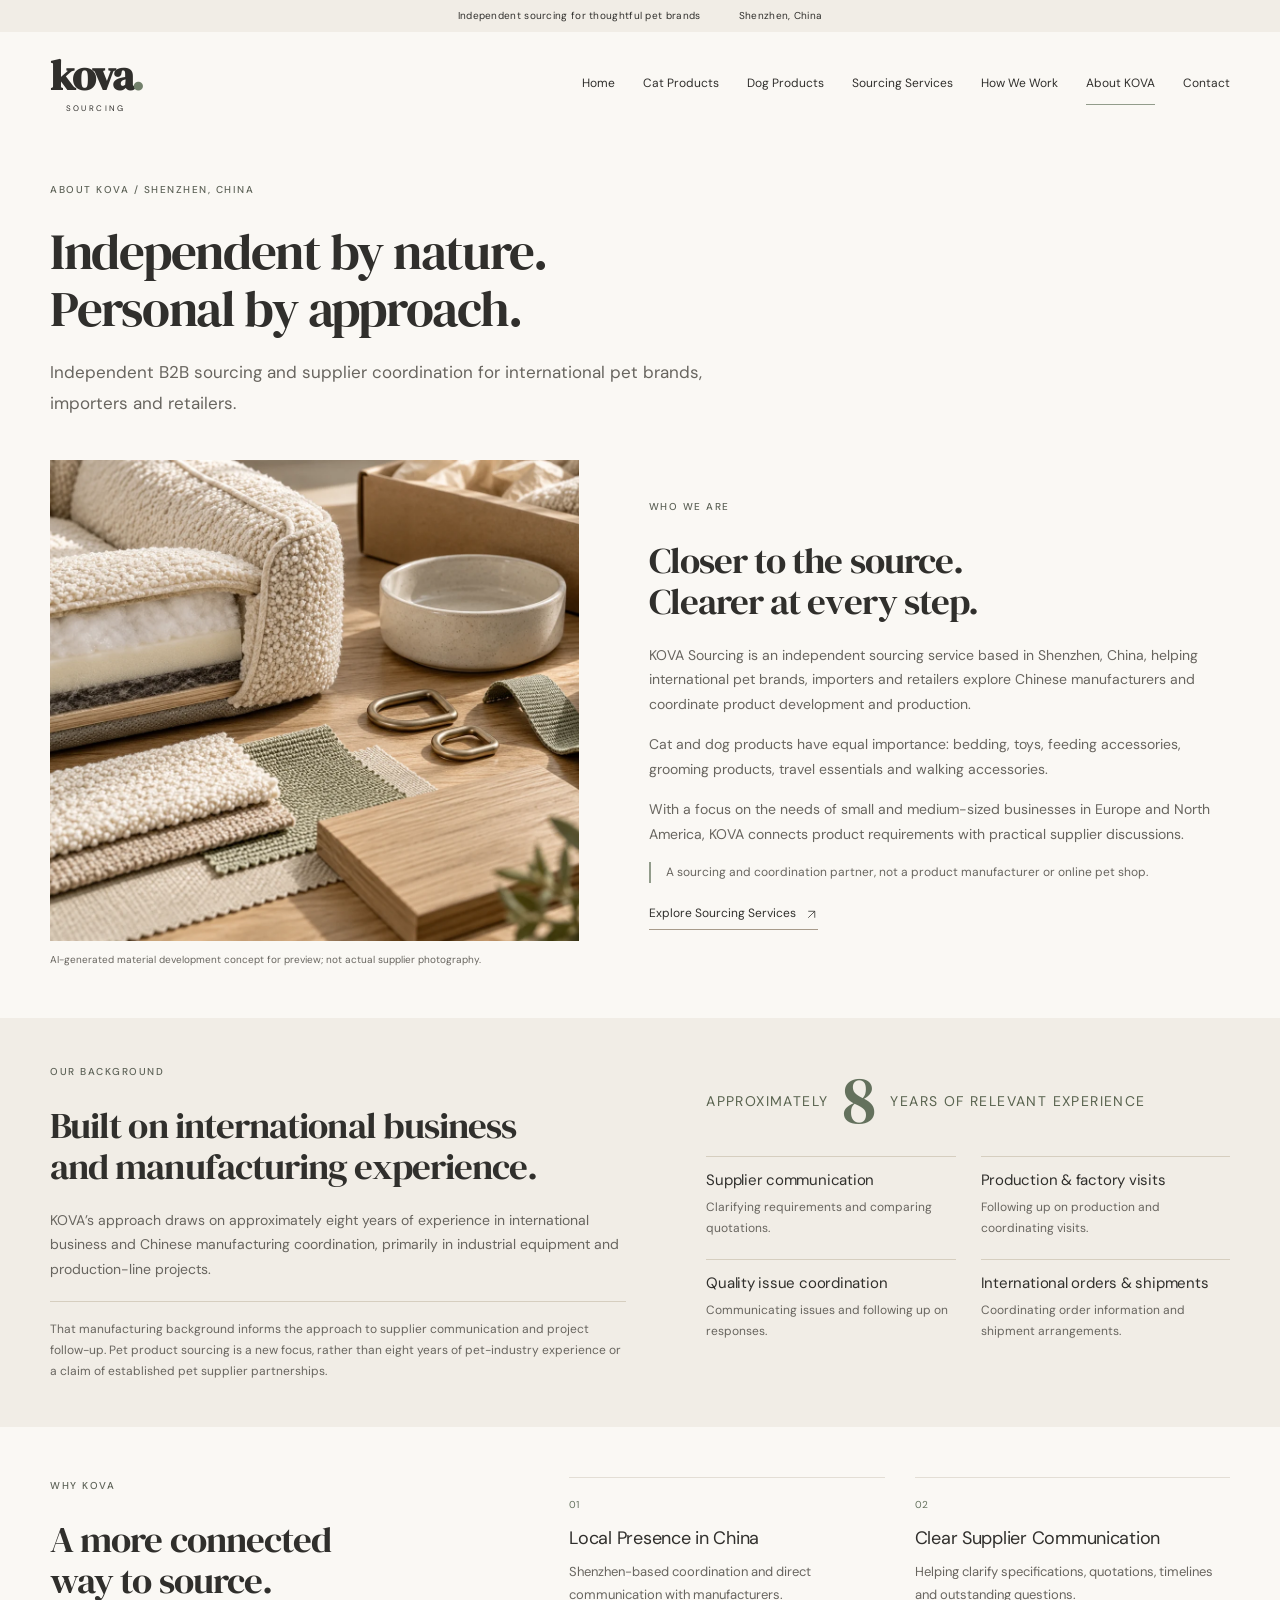
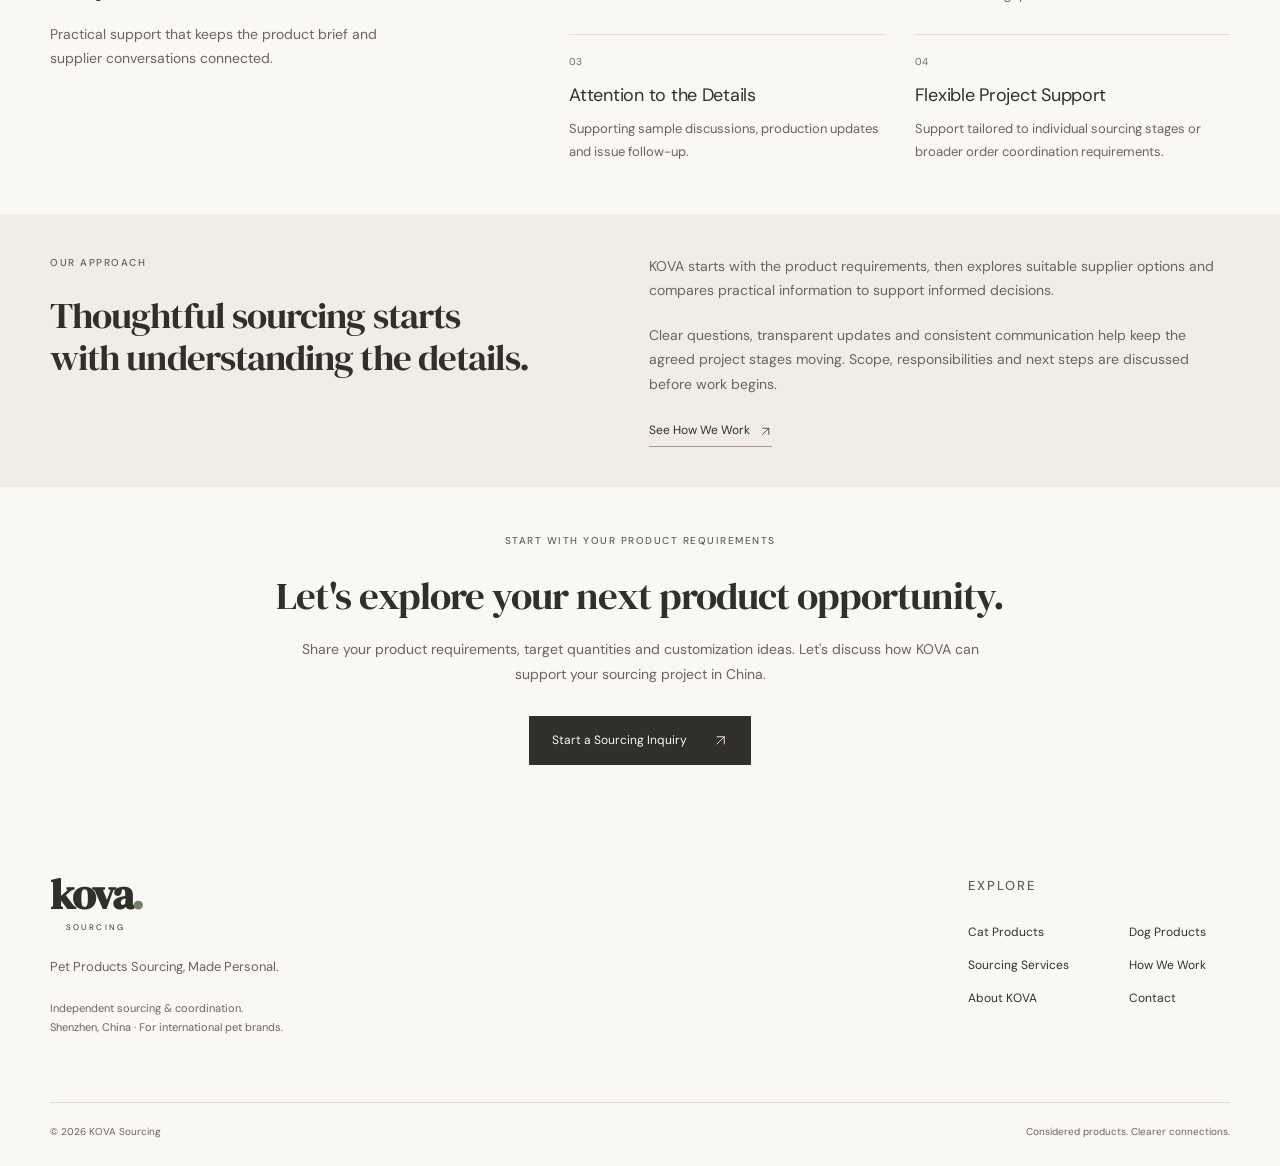
==== commit 1668be03: "Redesign About KOVA with brand positioning and manufacturing background" ====
--- a/about.html
+++ b/about.html
@@ -1,14 +1,14 @@
 <!doctype html>
-<html lang="en">
+<html lang="en" class="about-kova-page">
 <head>
 <meta charset="utf-8">
 <meta name="viewport" content="width=device-width, initial-scale=1">
 <title>About KOVA | KOVA Sourcing</title>
-<meta name="description" content="Meet KOVA, an independent Shenzhen-based sourcing partner for small and medium-sized pet brands, importers and retailers.">
+<meta name="description" content="KOVA Sourcing is an independent B2B pet product sourcing and supplier coordination brand in Shenzhen, China, supporting international brands, importers and retailers.">
 <link rel="canonical" href="https://kovasourcing.com/about.html">
 <meta property="og:type" content="website">
 <meta property="og:title" content="About KOVA | KOVA Sourcing">
-<meta property="og:description" content="Meet KOVA, an independent Shenzhen-based sourcing partner for small and medium-sized pet brands, importers and retailers.">
+<meta property="og:description" content="KOVA Sourcing is an independent B2B pet product sourcing and supplier coordination brand in Shenzhen, China, supporting international brands, importers and retailers.">
 <meta property="og:url" content="https://kovasourcing.com/about.html">
 <meta property="og:image" content="https://kovasourcing.com/assets/images/social-card.png">
 <meta property="og:image:alt" content="KOVA Sourcing — cat and dog products, Made Personal">
@@ -22,30 +22,70 @@
 <body>
 <a class="skip" href="#main">Skip to content</a><div class="top-note">Independent sourcing for thoughtful pet brands <span>Shenzhen, China</span>
 </div>
-<header class="site-header wrap"><a class="logo" href="index.html" aria-label="KOVA Sourcing home">kova<span>.</span><small>SOURCING</small></a><button class="menu-toggle" aria-expanded="false" aria-controls="navigation">Menu <span aria-hidden="true"><svg class="arrow-icon" aria-hidden="true" viewbox="0 0 20 20"><path d="M3 5h14M3 10h14M3 15h14" fill="none" stroke="currentColor" stroke-width="1.2"></path></svg></span></button><nav id="navigation" aria-label="Main navigation"><a href="index.html">Home</a><a href="cat-products.html">Cat Products</a><a href="dog-products.html">Dog Products</a><a href="sourcing-services.html">Sourcing Services</a><a href="how-it-works.html">How We Work</a><a href="about.html" aria-current="page">About KOVA</a><a href="contact.html">Contact</a></nav></header><main id="main"><section class="page-intro wrap"><p class="eyebrow">ABOUT KOVA</p>
+<header class="site-header wrap"><a class="logo" href="index.html" aria-label="KOVA Sourcing home">kova<span>.</span><small>SOURCING</small></a><button class="menu-toggle" aria-expanded="false" aria-controls="navigation">Menu <span aria-hidden="true"><svg class="arrow-icon" aria-hidden="true" viewbox="0 0 20 20"><path d="M3 5h14M3 10h14M3 15h14" fill="none" stroke="currentColor" stroke-width="1.2"></path></svg></span></button><nav id="navigation" aria-label="Main navigation"><a href="index.html">Home</a><a href="cat-products.html">Cat Products</a><a href="dog-products.html">Dog Products</a><a href="sourcing-services.html">Sourcing Services</a><a href="how-it-works.html">How We Work</a><a href="about.html" aria-current="page">About KOVA</a><a href="contact.html">Contact</a></nav></header><main id="main"><section class="wrap about-introduction"><p class="eyebrow">ABOUT KOVA / SHENZHEN, CHINA</p>
 <h1>Independent by nature.<br>Personal by approach.</h1>
-<p class="lead">An independent Shenzhen-based sourcing service for cat and dog products, supporting small and medium-sized pet brands, importers and retailers.</p></section><section class="wrap about-page"><div class="about-art">
-<span>kova.</span><p>Pet Products Sourcing,<br>Made Personal.</p>
-<small>SHENZHEN, CHINA</small>
+<p class="lead">Independent B2B sourcing and supplier coordination for international pet brands, importers and retailers.</p></section><section class="wrap about-identity"><figure><img src="assets/images/about/material-details.webp" width="1536" height="1024" alt="AI-generated concept of neutral pet product upholstery, webbing, hardware and packaging development details" fetchpriority="high"><figcaption>AI-generated material development concept for preview; not actual supplier photography.</figcaption></figure><div>
+<p class="eyebrow">WHO WE ARE</p>
+<h2>Closer to the source.<br>Clearer at every step.</h2>
+<p>KOVA Sourcing is an independent sourcing service based in Shenzhen, China, helping international pet brands, importers and retailers explore Chinese manufacturers and coordinate product development and production.</p>
+<p>Cat and dog products have equal importance: bedding, toys, feeding accessories, grooming products, travel essentials and walking accessories.</p>
+<p>With a focus on the needs of small and medium-sized businesses in Europe and North America, KOVA connects product requirements with practical supplier discussions.</p>
+<p class="identity-scope">A sourcing and coordination partner, not a product manufacturer or online pet shop.</p>
+<a class="text-link" href="sourcing-services.html">Explore Sourcing Services <svg class="arrow-icon" aria-hidden="true" viewbox="0 0 20 20" fill="none"><path d="M5 15 15 5M5 5h10v10" stroke="currentColor" stroke-width="1.2"></path></svg></a>
+</div></section><section class="about-background-band"><div class="wrap about-background">
+<div>
+<p class="eyebrow">OUR BACKGROUND</p>
+<h2>Built on international business<br>and manufacturing experience.</h2>
+<p>KOVA’s approach draws on approximately eight years of experience in international business and Chinese manufacturing coordination, primarily in industrial equipment and production-line projects.</p>
+<p class="background-context">That manufacturing background informs the approach to supplier communication and project follow-up. Pet product sourcing is a new focus, rather than eight years of pet-industry experience or a claim of established pet supplier partnerships.</p>
+</div>
+<div class="background-experience">
+<p class="experience-caption">APPROXIMATELY <span>8</span> YEARS OF RELEVANT EXPERIENCE</p>
+<ul>
+<li>
+<h3>Supplier communication</h3>
+<p>Clarifying requirements and comparing quotations.</p>
+</li>
+<li>
+<h3>Production &amp; factory visits</h3>
+<p>Following up on production and coordinating visits.</p>
+</li>
+<li>
+<h3>Quality issue coordination</h3>
+<p>Communicating issues and following up on responses.</p>
+</li>
+<li>
+<h3>International orders &amp; shipments</h3>
+<p>Coordinating order information and shipment arrangements.</p>
+</li>
+</ul>
+</div>
+</div></section><section class="wrap about-advantages"><div>
+<p class="eyebrow">WHY KOVA</p>
+<h2>A more connected<br>way to source.</h2>
+<p>Practical support that keeps the product brief and supplier conversations connected.</p>
+</div>
+<div class="about-advantage-grid">
+<article><span class="advantage-index">01</span><h3>Local Presence in China</h3>
+<p>Shenzhen-based coordination and direct communication with manufacturers.</p></article><article><span class="advantage-index">02</span><h3>Clear Supplier Communication</h3>
+<p>Helping clarify specifications, quotations, timelines and outstanding questions.</p></article><article><span class="advantage-index">03</span><h3>Attention to the Details</h3>
+<p>Supporting sample discussions, production updates and issue follow-up.</p></article><article><span class="advantage-index">04</span><h3>Flexible Project Support</h3>
+<p>Support tailored to individual sourcing stages or broader order coordination requirements.</p></article>
+</div></section><section class="about-approach-band"><div class="wrap about-approach">
+<div>
+<p class="eyebrow">OUR APPROACH</p>
+<h2>Thoughtful sourcing starts<br>with understanding the details.</h2>
 </div>
 <div>
-<h2>On the ground.<br>On the same page.</h2>
-<p>KOVA is an independent sourcing service based in Shenzhen, China. We help small and medium-sized pet brands, importers and retailers explore manufacturer options and coordinate product development.</p>
-<p>Cat and dog products have equal importance in our work. We help explore beds, feeding accessories, toys, grooming tools and travel essentials for both, alongside walking accessories and cat trees or scratching products.</p>
-<p>We work with clients in Europe and North America, while remaining open to projects from Australia and other international markets.</p>
-<p>Our role is to help connect your requirements with supplier conversations: researching options, comparing quotations, following up on samples and coordinating production details. We do not own factories or manufacture products.</p>
-<a class="text-link" href="sourcing-services.html">Explore Our Services <svg class="arrow-icon" aria-hidden="true" viewbox="0 0 20 20" fill="none"><path d="M5 15 15 5M5 5h10v10" stroke="currentColor" stroke-width="1.2"></path></svg></a>
-</div></section><section class="wrap section"><p class="eyebrow">WHAT GUIDES OUR WORK</p>
-<div class="values">
-<article><h3>Considered choices.</h3>
-<p>Start with your product brief and explore options around the details that matter to your brand.</p></article><article><h3>Clear conversations.</h3>
-<p>Keep requirements, questions and supplier responses understandable and practical.</p></article><article><h3>A personal connection.</h3>
-<p>Agree a project scope and work through the next steps with a consistent point of coordination.</p></article>
-</div></section><section class="final-cta"><div class="wrap">
-<p class="eyebrow">A GOOD PLACE TO BEGIN</p>
-<h2>Let’s find a way<br>forward, together.</h2>
-<p>Tell us what you’re imagining. We’ll help you explore the possibilities.</p>
-<a class="button dark" href="contact.html">Start a Sourcing Inquiry <span aria-hidden="true"><svg class="arrow-icon" aria-hidden="true" viewbox="0 0 20 20" fill="none"><path d="M5 15 15 5M5 5h10v10" stroke="currentColor" stroke-width="1.2"></path></svg></span></a>
+<p>KOVA starts with the product requirements, then explores suitable supplier options and compares practical information to support informed decisions.</p>
+<p>Clear questions, transparent updates and consistent communication help keep the agreed project stages moving. Scope, responsibilities and next steps are discussed before work begins.</p>
+<a class="text-link" href="how-it-works.html">See How We Work <svg class="arrow-icon" aria-hidden="true" viewbox="0 0 20 20" fill="none"><path d="M5 15 15 5M5 5h10v10" stroke="currentColor" stroke-width="1.2"></path></svg></a>
+</div>
+</div></section><section class="final-cta about-closing"><div class="wrap">
+<p class="eyebrow">START WITH YOUR PRODUCT REQUIREMENTS</p>
+<h2>Let's explore your next product opportunity.</h2>
+<p>Share your product requirements, target quantities and customization ideas. Let's discuss how KOVA can support your sourcing project in China.</p>
+<a class="button dark" href="contact.html">Start a Sourcing Inquiry <svg class="arrow-icon" aria-hidden="true" viewbox="0 0 20 20" fill="none"><path d="M5 15 15 5M5 5h10v10" stroke="currentColor" stroke-width="1.2"></path></svg></a>
 </div></section></main><footer class="site-footer"><div class="wrap footer-top">
 <div>
 <a class="logo" href="index.html" aria-label="KOVA Sourcing home">kova<span>.</span><small>SOURCING</small></a><p>Pet Products Sourcing, Made Personal.</p>
--- a/assets/styles.css
+++ b/assets/styles.css
@@ -8,3 +8,51 @@
 @media(max-width:1100px){.hero-background{width:45%;inset:95px 25px auto auto;gap:12px}.hero h1{width:51%;font-size:48px}.hero .actions{gap:10px}.hero .actions .button{padding:12px 15px;font-size:11px}}
 @media(max-width:800px){.hero{padding-top:0;display:flex;flex-direction:column;min-height:0}.hero-background{position:relative;inset:auto;order:1;z-index:0;width:calc(100% - 40px);height:auto;max-width:600px;margin:10px auto 40px;gap:20px}.hero-pet:nth-child(2){margin-top:0}.hero-content{order:0;padding-block:40px 25px}.hero h1{width:100%;font-size:43px;max-width:650px}.hero-content>.eyebrow,.hero-content>p:not(.eyebrow),.hero .actions{max-width:100%}.hero-caption{top:auto;right:20px;bottom:8px;font-size:8px}.overview-grid{grid-template-columns:1fr 1fr;gap:25px}.overview-grid article:last-child{display:block}.collection-grid{gap:20px}.collection-grid h3{font-size:25px}.collection-grid p{font-size:12px}.page-intro h1{font-size:42px}}
 @media(max-width:480px){.hero h1{font-size:36px}.hero-background{gap:14px;margin-bottom:35px}.hero-pet>span{font-size:8px;margin-top:10px}.overview-grid{grid-template-columns:1fr}.overview-grid article:last-child{grid-column:auto}.collection-grid{gap:14px}.collection-grid h3{font-size:22px}.collection-grid .text-link{font-size:11px}.page-intro h1{font-size:36px}.sourcing-details summary{font-size:11px}.cross-category a{display:block;width:max-content;margin:8px 0 0}}
+/* Homepage improvements; other pages retain their existing layout. */
+.home-page .home-hero-cat{background-image:url('images/hero-concept.webp');background-size:cover;background-position:72% center}.home-page .home-toys{background-image:url('images/home-toys.webp');background-size:cover;background-position:center}.home-page .home-products .category-image{aspect-ratio:1}.home-page .home-category-links{display:flex;flex-wrap:wrap;gap:12px 22px}.home-page .home-category-note{font-size:13px;margin:32px 0 0}.home-page .home-category-note a{margin-left:8px}.home-page .collection-grid .category-image{aspect-ratio:1}.home-page .collection-grid .photo-tile{height:100%;aspect-ratio:auto}.home-page .home-services .service-grid h3{min-height:80px}.home-page .home-why{background:var(--ivory)}.home-page .home-why-grid{display:grid;grid-template-columns:repeat(4,1fr);gap:35px}.home-page .home-why-grid article{border-top:1px solid var(--line);padding-top:25px}.home-page .home-why-grid h3{font-size:19px}.home-page .home-why-grid p{font-size:13px}.home-page .home-process{background:var(--paper)}.home-page .final-cta h2{font-size:clamp(30px,3vw,43px)}
+@media(max-width:800px){.home-page .home-why-grid{grid-template-columns:repeat(2,1fr);gap:25px}.home-page .home-services .service-grid h3{min-height:0}.home-page .home-category-links{gap:10px 14px}.home-page .home-category-links .text-link{font-size:11px}}
+@media(max-width:480px){.home-page .home-why-grid{grid-template-columns:1fr}.home-page .home-category-links .text-link{font-size:10px}.home-page .home-category-note a{margin:8px 0 0;display:block;width:max-content}.home-page .home-services .service-grid{grid-template-columns:1fr}}
+/* Boutique consultancy homepage: all rules scoped to preserve other pages. */
+.consultancy-home .editorial-hero{display:grid;grid-template-columns:46% 54%;background:var(--ivory);min-height:610px}.consultancy-home .hero-editorial-copy{padding:65px 50px 40px;align-self:center}.consultancy-home .editorial-hero h1{font-size:clamp(42px,4.3vw,65px);line-height:1.04;letter-spacing:-.025em;margin-bottom:26px}.consultancy-home .editorial-hero em{color:#5a6253;font-style:normal}.consultancy-home .hero-description{font-size:15px;max-width:430px}.consultancy-home .editorial-hero .actions{gap:20px;margin-top:28px}.consultancy-home .hero-scope{display:flex;flex-wrap:wrap;gap:8px 20px;border-top:1px solid var(--line);padding-top:19px;margin-top:35px;font-size:10px;color:var(--muted)}.consultancy-home .hero-editorial-art{display:grid;grid-template-columns:1fr 1fr;gap:5px;position:relative;min-width:0}.consultancy-home .hero-pet{position:relative;min-width:0;overflow:hidden}.consultancy-home .hero-pet .photo-tile{height:100%;min-height:610px;background-size:cover}.consultancy-home .hero-pet .editorial-cat{background-image:url('images/hero-concept.webp');background-position:74% center}.consultancy-home .hero-pet .dog-photo{background-size:auto 200%;background-position:0 0}.consultancy-home .hero-pet>span{position:absolute;bottom:45px;left:20px;font-size:9px;letter-spacing:.15em;color:var(--ink);background:var(--paper);padding:7px 12px}.consultancy-home .art-disclosure{position:absolute;bottom:12px;right:15px;margin:0;background:var(--paper);padding:4px 8px;font-size:8px;color:var(--muted)}.consultancy-home .consultancy-services{display:grid;grid-template-columns:.9fr 1.5fr;gap:50px;padding-block:70px}.consultancy-home .service-feature{padding:38px;background:var(--oat);display:flex;flex-direction:column;align-items:start}.consultancy-home .service-feature h2{font-size:38px}.consultancy-home .service-feature>p:not(.eyebrow){font-size:14px}.consultancy-home .service-feature .feature-footnote{font-size:11px!important;margin:auto 0 0;padding-top:35px}.consultancy-home .service-matrix{display:grid;grid-template-columns:1fr 1fr;gap:24px 35px}.consultancy-home .service-matrix article{border-top:1px solid var(--line);padding-top:16px}.consultancy-home .service-number{font-size:11px;color:#66745e;margin-bottom:16px}.consultancy-home .service-matrix h3{font-family:'DM Serif Display',Georgia,serif;font-size:25px;line-height:1.2;margin-bottom:10px}.consultancy-home .service-matrix .service-label{font-size:10px;letter-spacing:.02em;color:#59634f;margin-bottom:12px}.consultancy-home .service-matrix p{font-size:13px;margin-bottom:0}.consultancy-home .product-editorial{padding-block:12px 65px}.consultancy-home .product-editorial h2{font-size:39px;white-space:pre-line}.consultancy-home .product-editorial .section-head{gap:30px;margin-bottom:28px}.consultancy-home .product-editorial .section-head>p{max-width:310px;font-size:13px}.consultancy-home .product-editorial .category-grid{gap:25px 22px}.consultancy-home .product-editorial .category-image{aspect-ratio:1.7}.consultancy-home .product-editorial .photo-tile{height:auto;aspect-ratio:1}.consultancy-home .product-editorial .home-toys{background-image:url('images/home-toys.webp');background-size:cover}.consultancy-home .category-copy{padding-top:13px}.consultancy-home .category-copy h3{font-size:16px;margin-bottom:10px}.consultancy-home .home-category-links{display:flex;flex-wrap:wrap;gap:15px}.consultancy-home .home-category-links a{font-size:10px}.consultancy-home .home-category-note{margin:25px 0 0;font-size:12px}.consultancy-home .home-category-note a{margin-left:10px}.consultancy-home .asset-note{font-size:10px;margin-top:18px;max-width:1000px}.consultancy-home .working-band{background:var(--ivory);padding-block:60px}.consultancy-home .working-layout{display:grid;grid-template-columns:1fr 1fr;gap:90px}.consultancy-home .why-editorial h2{font-size:40px}.consultancy-home .why-editorial>p:not(.eyebrow){font-size:14px;max-width:420px}.consultancy-home .experience-note{display:flex;gap:23px;border-top:1px solid #d5cdbf;padding-top:24px;margin-block:25px}.consultancy-home .experience-number{font-family:'DM Serif Display',Georgia,serif;font-size:75px;line-height:1;color:#64715d}.consultancy-home .experience-note h3{font-size:15px;margin-bottom:8px}.consultancy-home .experience-note p{font-size:12px;margin:0;max-width:380px}.consultancy-home .process-header{display:flex;align-items:center;justify-content:space-between;margin-bottom:20px}.consultancy-home .process-header .eyebrow{margin:0}.consultancy-home .consultancy-steps{margin:0;padding:0;list-style:none}.consultancy-home .consultancy-steps li{display:flex;gap:20px;align-items:start;padding:13px 0;border-top:1px solid #d5cdbf}.consultancy-home .consultancy-steps li>span{font-size:11px;color:#64715d;padding-top:3px}.consultancy-home .consultancy-steps h3{font-size:16px;margin-bottom:3px}.consultancy-home .consultancy-steps p{font-size:12px;margin:0}.consultancy-home .editorial-contact{display:flex;align-items:center;justify-content:space-between;gap:35px;padding-block:60px}.consultancy-home .editorial-contact h2{font-size:43px}.consultancy-home .editorial-contact p:not(.eyebrow){font-size:14px;margin:0}.consultancy-home .site-footer{background:var(--ivory);padding-top:40px}
+@media(min-width:1600px){.consultancy-home .hero-editorial-copy{padding-left:max(50px,calc((100vw - 1380px)/2))}}
+@media(max-width:1100px){.consultancy-home .hero-editorial-copy{padding:40px 32px}.consultancy-home .editorial-hero h1{font-size:50px}.consultancy-home .editorial-hero,.consultancy-home .hero-pet .photo-tile{min-height:560px}.consultancy-home .consultancy-services{gap:30px}.consultancy-home .service-feature{padding:30px}.consultancy-home .service-feature h2{font-size:33px}.consultancy-home .working-layout{gap:45px}.consultancy-home .service-matrix{gap:22px}.consultancy-home .service-matrix h3{font-size:23px}}
+@media(max-width:800px){.consultancy-home .editorial-hero{grid-template-columns:1fr;min-height:0}.consultancy-home .hero-editorial-copy{padding:40px 20px 30px}.consultancy-home .editorial-hero h1{font-size:48px}.consultancy-home .hero-editorial-art{height:340px}.consultancy-home .hero-pet .photo-tile{min-height:0;height:340px}.consultancy-home .hero-pet:nth-child(2){margin:0}.consultancy-home .hero-scope{margin-top:25px}.consultancy-home .consultancy-services{grid-template-columns:1fr;gap:30px;padding-block:45px}.consultancy-home .service-feature{display:block;padding:30px}.consultancy-home .service-feature .feature-footnote{padding-top:20px}.consultancy-home .product-editorial{padding-bottom:45px}.consultancy-home .product-editorial .category-grid{grid-template-columns:repeat(2,1fr);gap:25px 20px}.consultancy-home .product-editorial .category-image{aspect-ratio:1.35}.consultancy-home .product-editorial h2{font-size:33px}.consultancy-home .working-layout{grid-template-columns:1fr;gap:35px}.consultancy-home .working-band{padding-block:45px}.consultancy-home .why-editorial h2{font-size:34px}.consultancy-home .editorial-contact{align-items:start;flex-direction:column;padding-block:45px;gap:25px}.consultancy-home .editorial-contact h2{font-size:36px}.consultancy-home .editorial-hero .eyebrow{font-size:9px}}
+@media(max-width:480px){.consultancy-home .editorial-hero h1{font-size:42px}.consultancy-home .hero-editorial-art,.consultancy-home .hero-pet .photo-tile{height:270px}.consultancy-home .hero-pet>span{left:12px;bottom:40px;font-size:8px}.consultancy-home .service-matrix{grid-template-columns:1fr;gap:20px}.consultancy-home .service-matrix h3{font-size:23px}.consultancy-home .product-editorial .category-grid{gap:22px 14px}.consultancy-home .category-copy h3{font-size:14px}.consultancy-home .home-category-links{gap:8px}.consultancy-home .home-category-links a{font-size:9px}.consultancy-home .home-category-note a{display:block;width:max-content;margin:8px 0 0}.consultancy-home .hero-pet .dog-photo{background-size:auto 200%}.consultancy-home .experience-number{font-size:65px}.consultancy-home .experience-note{gap:18px}}
+.consultancy-home .hero-pet:nth-child(2){margin:0}.consultancy-home .hero-pet .dog-photo{position:absolute;left:50%;top:0;height:100%;width:auto;aspect-ratio:1;min-height:0;transform:translateX(-50%);background-size:200% 200%;background-position:0 0}.consultancy-home .editorial-hero .actions{align-items:center}
+/* Cat Products expansion: scoped to this page only. */
+.cat-sourcing-page .cat-intro{display:grid;grid-template-columns:1.15fr 1fr;gap:75px;padding-block:55px 32px;align-items:start}.cat-sourcing-page .cat-intro h1{font-size:clamp(38px,4vw,57px);margin:0}.cat-sourcing-page .cat-intro-copy{padding-top:6px}.cat-sourcing-page .cat-intro-copy .lead{font-size:17px;margin-bottom:15px}.cat-sourcing-page .cat-intro-copy>p:not(.lead){font-size:13px;margin-bottom:15px}.cat-sourcing-page .cat-position-note{border-left:2px solid var(--sage);padding-left:16px}.cat-sourcing-page .cat-page-nav{display:flex;gap:28px;flex-wrap:wrap;border-top:1px solid var(--line);border-bottom:1px solid var(--line);padding-block:16px;font-size:12px}.cat-sourcing-page .cat-page-nav a:hover{color:#64715d}.cat-sourcing-page .cat-catalog{padding-block:40px 50px}.cat-sourcing-page .cat-catalog .section-head{margin-bottom:28px;gap:35px}.cat-sourcing-page .cat-catalog h2{font-size:34px}.cat-sourcing-page .cat-catalog .category-grid{grid-template-columns:repeat(4,1fr);gap:35px 22px}.cat-sourcing-page .category-image{aspect-ratio:1.15}.cat-sourcing-page .category-image .photo-tile{height:auto;aspect-ratio:1}.cat-sourcing-page .category-copy{padding-top:17px}.cat-sourcing-page .category-copy h3{font-size:17px;min-height:24px;margin-bottom:10px}.cat-sourcing-page .category-copy>p{font-size:13px;line-height:1.65;margin-bottom:14px}.cat-sourcing-page .category-copy .cat-examples{font-size:12px;line-height:1.6;min-height:78px}.cat-sourcing-page .cat-examples>span{display:block;font-size:10px;letter-spacing:.05em;color:#59634f;margin-bottom:6px}.cat-sourcing-page .sourcing-details{margin-bottom:14px}.cat-sourcing-page .cat-new-photo{background-image:url('images/cat-expansion/concepts.webp');background-size:200% 200%}.cat-sourcing-page .cat-new-litter{background-position:0 0}.cat-sourcing-page .cat-new-collars{background-position:100% 0}.cat-sourcing-page .cat-new-materials{background-position:0 100%}.cat-sourcing-page .cat-new-packaging{background-position:100% 100%}.cat-sourcing-page .asset-note{font-size:11px;margin-top:25px}.cat-sourcing-page .cat-range-link{border-top:1px solid var(--line);padding-top:18px;margin:22px 0 0;font-size:12px}.cat-sourcing-page .cat-range-link a{margin-left:12px}.cat-sourcing-page .cat-customisation-band{background:var(--ivory);padding-block:50px}.cat-sourcing-page .cat-customisation-layout{display:grid;grid-template-columns:.85fr 1.25fr;gap:65px;align-items:center}.cat-sourcing-page .cat-customisation-art{display:grid;grid-template-columns:1fr 1fr;gap:12px;align-self:center}.cat-sourcing-page .cat-customisation-art>.photo-tile{aspect-ratio:1;height:auto}.cat-sourcing-page .cat-customisation-art>.photo-tile:first-child{grid-column:1/-1}.cat-sourcing-page .cat-customisation-art>.photo-tile:nth-child(2){grid-column:2}.cat-sourcing-page .cat-customisation-art>p{grid-row:2;grid-column:1;font-size:11px;align-self:end;margin:0;padding:10px 0}.cat-sourcing-page .cat-customisation-layout h2{font-size:39px;margin-bottom:18px}.cat-sourcing-page .cat-customisation-lead{font-size:14px}.cat-sourcing-page .cat-options{display:grid;grid-template-columns:1fr 1fr;gap:20px 28px;margin-top:24px}.cat-sourcing-page .cat-options article{border-top:1px solid #d6cebf;padding-top:14px}.cat-sourcing-page .cat-options article:last-child{grid-column:1/-1}.cat-sourcing-page .cat-options h3{font-size:16px;margin-bottom:7px}.cat-sourcing-page .cat-options p{font-size:12px;margin:0;line-height:1.65}.cat-sourcing-page .cat-support-layout{display:grid;grid-template-columns:.85fr 1.25fr;gap:65px;padding-block:55px}.cat-sourcing-page .cat-support-layout h2{font-size:39px}.cat-sourcing-page .cat-support-layout>div>p:not(.eyebrow){font-size:14px;max-width:370px}.cat-sourcing-page .cat-support-list{list-style:none;margin:0;padding:0}.cat-sourcing-page .cat-support-list li{display:flex;gap:22px;border-top:1px solid var(--line);padding:15px 0}.cat-sourcing-page .cat-support-list li>span{font-size:11px;color:#64715d;padding-top:3px}.cat-sourcing-page .cat-support-list h3{font-size:16px;margin-bottom:6px}.cat-sourcing-page .cat-support-list p{font-size:12px;line-height:1.65;margin:0}.cat-sourcing-page .cat-closing{padding-block:50px}.cat-sourcing-page .cat-closing h2{font-size:39px}.cat-sourcing-page .cat-closing p:not(.eyebrow){max-width:680px;margin-inline:auto}
+@media(max-width:1100px){.cat-sourcing-page .cat-intro{gap:40px}.cat-sourcing-page .cat-catalog .category-grid{gap:30px 18px}.cat-sourcing-page .category-copy h3{font-size:15px;min-height:42px}.cat-sourcing-page .cat-customisation-layout,.cat-sourcing-page .cat-support-layout{gap:40px}.cat-sourcing-page .cat-customisation-layout h2,.cat-sourcing-page .cat-support-layout h2{font-size:35px}}
+@media(max-width:800px){.cat-sourcing-page .cat-intro{grid-template-columns:1fr;gap:20px;padding-block:35px 25px}.cat-sourcing-page .cat-intro h1{font-size:43px}.cat-sourcing-page .cat-intro-copy{max-width:650px}.cat-sourcing-page .cat-page-nav{gap:12px 22px;font-size:11px}.cat-sourcing-page .cat-catalog{padding-block:30px 40px}.cat-sourcing-page .cat-catalog .category-grid{grid-template-columns:repeat(2,1fr);gap:30px 20px}.cat-sourcing-page .category-copy h3{font-size:17px;min-height:0}.cat-sourcing-page .category-copy .cat-examples{min-height:0}.cat-sourcing-page .cat-customisation-layout{grid-template-columns:1fr;gap:25px}.cat-sourcing-page .cat-customisation-art{grid-template-columns:1fr 1fr;max-width:600px}.cat-sourcing-page .cat-customisation-art>.photo-tile:first-child{grid-column:1}.cat-sourcing-page .cat-customisation-art>.photo-tile:nth-child(2){grid-column:2}.cat-sourcing-page .cat-customisation-art>p{grid-row:2;grid-column:1/-1;padding:0}.cat-sourcing-page .cat-customisation-band{padding-block:35px}.cat-sourcing-page .cat-support-layout{grid-template-columns:1fr;gap:25px;padding-block:40px}.cat-sourcing-page .cat-closing h2{font-size:34px}}
+@media(max-width:480px){.cat-sourcing-page .cat-intro h1{font-size:37px}.cat-sourcing-page .cat-catalog h2{font-size:30px}.cat-sourcing-page .cat-catalog .category-grid{grid-template-columns:1fr;gap:32px}.cat-sourcing-page .category-image{aspect-ratio:1.25}.cat-sourcing-page .category-copy h3{font-size:19px}.cat-sourcing-page .category-copy .cat-examples{font-size:13px}.cat-sourcing-page .cat-options{grid-template-columns:1fr;gap:18px}.cat-sourcing-page .cat-options article:last-child{grid-column:auto}.cat-sourcing-page .cat-customisation-layout h2,.cat-sourcing-page .cat-support-layout h2{font-size:32px}.cat-sourcing-page .cat-range-link a{display:block;width:max-content;margin:8px 0 0}.cat-sourcing-page .cat-closing h2{font-size:30px}}
+/* Native, keyboard-accessible Cat Products card accordions. */
+.cat-sourcing-page .cat-card-options{margin:0 0 14px;padding:0;border-top:1px solid var(--line)}.cat-sourcing-page .cat-card-options summary{display:flex;align-items:center;justify-content:space-between;gap:12px;min-height:44px;padding:10px 0;list-style:none;font-size:12px;line-height:1.5;cursor:pointer}.cat-sourcing-page .cat-card-options summary::-webkit-details-marker{display:none}.cat-sourcing-page .cat-card-options summary::marker{content:''}.cat-sourcing-page .cat-card-options summary:focus-visible{outline:2px solid var(--sage);outline-offset:3px}.cat-sourcing-page .options-indicator{position:relative;width:14px;height:14px;flex-shrink:0}.cat-sourcing-page .options-indicator::before,.cat-sourcing-page .options-indicator::after{content:'';position:absolute;background:currentColor;left:2px;top:6px;width:10px;height:1px}.cat-sourcing-page .options-indicator::after{transform:rotate(90deg)}.cat-sourcing-page .cat-card-options[open] .options-indicator::after{display:none}.cat-sourcing-page .cat-card-options dl{margin:0;padding:0 0 12px}.cat-sourcing-page .cat-card-options dt{font-size:11px;font-weight:600;margin-top:10px}.cat-sourcing-page .cat-card-options dt:first-child{margin-top:0}.cat-sourcing-page .cat-card-options dd{font-size:12px;line-height:1.65;margin:4px 0 0;color:var(--muted)}
+
+/* Dog Products expansion: scoped to this page only. */
+.dog-sourcing-page .dog-intro{display:grid;grid-template-columns:1.15fr 1fr;gap:75px;padding-block:55px 32px;align-items:start}.dog-sourcing-page .dog-intro h1{font-size:clamp(38px,4vw,57px);margin:0}.dog-sourcing-page .dog-intro-copy{padding-top:6px}.dog-sourcing-page .dog-intro-copy .lead{font-size:17px;margin-bottom:15px}.dog-sourcing-page .dog-intro-copy>p:not(.lead){font-size:13px;margin-bottom:15px}.dog-sourcing-page .dog-position-note{border-left:2px solid var(--sage);padding-left:16px}.dog-sourcing-page .dog-page-nav{display:flex;gap:28px;flex-wrap:wrap;border-top:1px solid var(--line);border-bottom:1px solid var(--line);padding-block:16px;font-size:12px}.dog-sourcing-page .dog-page-nav a:hover{color:#64715d}.dog-sourcing-page .dog-catalog{padding-block:40px 50px}.dog-sourcing-page .dog-catalog .section-head{margin-bottom:28px;gap:35px}.dog-sourcing-page .dog-catalog h2{font-size:34px}.dog-sourcing-page .dog-catalog .category-grid{grid-template-columns:repeat(4,1fr);gap:35px 22px}.dog-sourcing-page .category-image{aspect-ratio:1.15}.dog-sourcing-page .category-image .photo-tile{height:auto;aspect-ratio:1}.dog-sourcing-page .category-copy{padding-top:17px}.dog-sourcing-page .category-copy h3{font-size:17px;min-height:24px;margin-bottom:10px}.dog-sourcing-page .category-copy>p{font-size:13px;line-height:1.65;margin-bottom:14px}.dog-sourcing-page .category-copy .dog-examples{font-size:12px;line-height:1.6;min-height:78px}.dog-sourcing-page .dog-examples>span{display:block;font-size:10px;letter-spacing:.05em;color:#59634f;margin-bottom:6px}.dog-sourcing-page .sourcing-details{margin-bottom:14px}.dog-sourcing-page .dog-new-photo{background-image:url('images/dog-expansion/categories-a.webp');background-size:200% 200%}.dog-sourcing-page .dog-new-litter{background-position:0 0}.dog-sourcing-page .dog-new-collars{background-position:100% 0}.dog-sourcing-page .dog-new-materials{background-position:0 100%}.dog-sourcing-page .dog-new-packaging{background-position:100% 100%}.dog-sourcing-page .asset-note{font-size:11px;margin-top:25px}.dog-sourcing-page .dog-range-link{border-top:1px solid var(--line);padding-top:18px;margin:22px 0 0;font-size:12px}.dog-sourcing-page .dog-range-link a{margin-left:12px}.dog-sourcing-page .dog-customisation-band{background:var(--ivory);padding-block:50px}.dog-sourcing-page .dog-customisation-layout{display:grid;grid-template-columns:.85fr 1.25fr;gap:65px;align-items:center}.dog-sourcing-page .dog-customisation-art{display:grid;grid-template-columns:1fr 1fr;gap:12px;align-self:center}.dog-sourcing-page .dog-customisation-art>.photo-tile{aspect-ratio:1;height:auto}.dog-sourcing-page .dog-customisation-art>.photo-tile:first-child{grid-column:1/-1}.dog-sourcing-page .dog-customisation-art>.photo-tile:nth-child(2){grid-column:2}.dog-sourcing-page .dog-customisation-art>p{grid-row:2;grid-column:1;font-size:11px;align-self:end;margin:0;padding:10px 0}.dog-sourcing-page .dog-customisation-layout h2{font-size:39px;margin-bottom:18px}.dog-sourcing-page .dog-customisation-lead{font-size:14px}.dog-sourcing-page .dog-options{display:grid;grid-template-columns:1fr 1fr;gap:20px 28px;margin-top:24px}.dog-sourcing-page .dog-options article{border-top:1px solid #d6cebf;padding-top:14px}.dog-sourcing-page .dog-options article:last-child{grid-column:1/-1}.dog-sourcing-page .dog-options h3{font-size:16px;margin-bottom:7px}.dog-sourcing-page .dog-options p{font-size:12px;margin:0;line-height:1.65}.dog-sourcing-page .dog-support-layout{display:grid;grid-template-columns:.85fr 1.25fr;gap:65px;padding-block:55px}.dog-sourcing-page .dog-support-layout h2{font-size:39px}.dog-sourcing-page .dog-support-layout>div>p:not(.eyebrow){font-size:14px;max-width:370px}.dog-sourcing-page .dog-support-list{list-style:none;margin:0;padding:0}.dog-sourcing-page .dog-support-list li{display:flex;gap:22px;border-top:1px solid var(--line);padding:15px 0}.dog-sourcing-page .dog-support-list li>span{font-size:11px;color:#64715d;padding-top:3px}.dog-sourcing-page .dog-support-list h3{font-size:16px;margin-bottom:6px}.dog-sourcing-page .dog-support-list p{font-size:12px;line-height:1.65;margin:0}.dog-sourcing-page .dog-closing{padding-block:50px}.dog-sourcing-page .dog-closing h2{font-size:39px}.dog-sourcing-page .dog-closing p:not(.eyebrow){max-width:680px;margin-inline:auto}
+@media(max-width:1100px){.dog-sourcing-page .dog-intro{gap:40px}.dog-sourcing-page .dog-catalog .category-grid{gap:30px 18px}.dog-sourcing-page .category-copy h3{font-size:15px;min-height:42px}.dog-sourcing-page .dog-customisation-layout,.dog-sourcing-page .dog-support-layout{gap:40px}.dog-sourcing-page .dog-customisation-layout h2,.dog-sourcing-page .dog-support-layout h2{font-size:35px}}
+@media(max-width:800px){.dog-sourcing-page .dog-intro{grid-template-columns:1fr;gap:20px;padding-block:35px 25px}.dog-sourcing-page .dog-intro h1{font-size:43px}.dog-sourcing-page .dog-intro-copy{max-width:650px}.dog-sourcing-page .dog-page-nav{gap:12px 22px;font-size:11px}.dog-sourcing-page .dog-catalog{padding-block:30px 40px}.dog-sourcing-page .dog-catalog .category-grid{grid-template-columns:repeat(2,1fr);gap:30px 20px}.dog-sourcing-page .category-copy h3{font-size:17px;min-height:0}.dog-sourcing-page .category-copy .dog-examples{min-height:0}.dog-sourcing-page .dog-customisation-layout{grid-template-columns:1fr;gap:25px}.dog-sourcing-page .dog-customisation-art{grid-template-columns:1fr 1fr;max-width:600px}.dog-sourcing-page .dog-customisation-art>.photo-tile:first-child{grid-column:1}.dog-sourcing-page .dog-customisation-art>.photo-tile:nth-child(2){grid-column:2}.dog-sourcing-page .dog-customisation-art>p{grid-row:2;grid-column:1/-1;padding:0}.dog-sourcing-page .dog-customisation-band{padding-block:35px}.dog-sourcing-page .dog-support-layout{grid-template-columns:1fr;gap:25px;padding-block:40px}.dog-sourcing-page .dog-closing h2{font-size:34px}}
+@media(max-width:480px){.dog-sourcing-page .dog-intro h1{font-size:37px}.dog-sourcing-page .dog-catalog h2{font-size:30px}.dog-sourcing-page .dog-catalog .category-grid{grid-template-columns:1fr;gap:32px}.dog-sourcing-page .category-image{aspect-ratio:1.25}.dog-sourcing-page .category-copy h3{font-size:19px}.dog-sourcing-page .category-copy .dog-examples{font-size:13px}.dog-sourcing-page .dog-options{grid-template-columns:1fr;gap:18px}.dog-sourcing-page .dog-options article:last-child{grid-column:auto}.dog-sourcing-page .dog-customisation-layout h2,.dog-sourcing-page .dog-support-layout h2{font-size:32px}.dog-sourcing-page .dog-range-link a{display:block;width:max-content;margin:8px 0 0}.dog-sourcing-page .dog-closing h2{font-size:30px}}
+/* Native, keyboard-accessible Dog Products card accordions. */
+.dog-sourcing-page .dog-card-options{margin:0 0 14px;padding:0;border-top:1px solid var(--line)}.dog-sourcing-page .dog-card-options summary{display:flex;align-items:center;justify-content:space-between;gap:12px;min-height:44px;padding:10px 0;list-style:none;font-size:12px;line-height:1.5;cursor:pointer}.dog-sourcing-page .dog-card-options summary::-webkit-details-marker{display:none}.dog-sourcing-page .dog-card-options summary::marker{content:''}.dog-sourcing-page .dog-card-options summary:focus-visible{outline:2px solid var(--sage);outline-offset:3px}.dog-sourcing-page .options-indicator{position:relative;width:14px;height:14px;flex-shrink:0}.dog-sourcing-page .options-indicator::before,.dog-sourcing-page .options-indicator::after{content:'';position:absolute;background:currentColor;left:2px;top:6px;width:10px;height:1px}.dog-sourcing-page .options-indicator::after{transform:rotate(90deg)}.dog-sourcing-page .dog-card-options[open] .options-indicator::after{display:none}.dog-sourcing-page .dog-card-options dl{margin:0;padding:0 0 12px}.dog-sourcing-page .dog-card-options dt{font-size:11px;font-weight:600;margin-top:10px}.dog-sourcing-page .dog-card-options dt:first-child{margin-top:0}.dog-sourcing-page .dog-card-options dd{font-size:12px;line-height:1.65;margin:4px 0 0;color:var(--muted)}
+
+/* Distinct dog review assets; no cat imagery is used on the Dog Products page. */
+.dog-sourcing-page .dog-category-photo{background-image:url('images/dog-expansion/categories-a.webp');background-size:200% 200%}.dog-sourcing-page .dog-panel-a0{background-position:0 0}.dog-sourcing-page .dog-panel-a1{background-position:100% 0}.dog-sourcing-page .dog-panel-a2{background-position:0 100%}.dog-sourcing-page .dog-panel-a3{background-position:100% 100%}.dog-sourcing-page .dog-panel-b0,.dog-sourcing-page .dog-panel-b1,.dog-sourcing-page .dog-panel-b2,.dog-sourcing-page .dog-panel-b3{background-image:url('images/dog-expansion/categories-b.webp')}.dog-sourcing-page .dog-panel-b0{background-position:0 0}.dog-sourcing-page .dog-panel-b1{background-position:100% 0}.dog-sourcing-page .dog-panel-b2{background-position:0 100%}.dog-sourcing-page .dog-panel-b3{background-position:100% 100%}.dog-sourcing-page .dog-customisation-art{display:block}.dog-sourcing-page .dog-customisation-art>.dog-materials-photo{aspect-ratio:1.05;background-image:url('images/dog-expansion/customisation.webp');background-size:cover;background-position:center}.dog-sourcing-page .dog-customisation-art>p{margin:12px 0 0;font-size:11px}.dog-sourcing-page .dog-options h3{min-height:0}
+/* Sourcing Services editorial layout; other pages remain unchanged. */
+.services-page .sourcing-hero{display:grid;grid-template-columns:1fr 1fr;gap:65px;align-items:center;padding-block:50px 35px}.services-page .sourcing-hero h1{font-size:clamp(40px,4vw,58px);margin-bottom:22px}.services-page .sourcing-hero .lead{font-size:17px}.services-page .sourcing-hero p:not(.eyebrow):not(.lead){font-size:14px;max-width:500px}.services-page .sourcing-hero .button{margin-top:8px}.services-page .sourcing-hero figure{margin:0}.services-page .sourcing-hero img{display:block;width:100%;height:auto;aspect-ratio:1.15;object-fit:cover}.services-page .sourcing-hero figcaption{font-size:10px;color:var(--muted);margin-top:10px}.services-page .service-overview{display:flex;align-items:center;justify-content:space-between;gap:20px;padding-block:20px;border-top:1px solid var(--line);border-bottom:1px solid var(--line);font-size:12px}.services-page .service-overview>.eyebrow{margin:0;font-size:9px}.services-page .service-overview a{display:flex;gap:15px;align-items:center}.services-page .service-overview a>span{font-size:10px;color:#64715d}.services-page .service-overview a:hover{color:#64715d}.services-page .service-research{display:grid;grid-template-columns:.9fr 1.2fr;gap:90px;padding-block:55px}.services-page h2{font-size:38px}.services-page .service-stage>p:not(.eyebrow){font-size:14px;max-width:350px}.services-page .research-details{display:grid;grid-template-columns:1fr 1fr;gap:30px}.services-page .service-detail{border-top:1px solid var(--line);padding-top:18px}.services-page .service-index{display:block;font-size:11px;color:#64715d;margin-bottom:14px}.services-page .service-detail h3{font-size:20px;line-height:1.4;margin-bottom:12px}.services-page .service-detail p{font-size:13px;line-height:1.75;margin:0}.services-page .service-development{background:var(--ivory);padding-block:45px}.services-page .service-development .section-head{margin-bottom:25px}.services-page .development-details{display:grid;grid-template-columns:1fr 1fr;gap:55px}.services-page .development-details .service-detail{display:grid;grid-template-columns:30px 1fr;gap:0 16px}.services-page .development-details .service-index{grid-row:span 2;margin:4px 0 0}.services-page .development-note{font-size:11px;border-top:1px solid var(--line);padding-top:18px;margin:24px 0 0}.services-page .service-coordination{padding-block:55px}.services-page .service-coordination .section-head{margin-bottom:28px}.services-page .coordination-details{display:grid;grid-template-columns:1fr 1.2fr;gap:55px}.services-page .production-feature{background:var(--oat);padding:30px}.services-page .production-feature .service-detail{border:0;padding:0}.services-page .production-feature h3{font-family:'DM Serif Display',Georgia,serif;font-size:29px}.services-page .coordination-followup{display:grid;grid-template-columns:1fr 1fr;gap:30px}.services-page .service-why-band{background:var(--ivory);padding-block:50px}.services-page .service-why{display:grid;grid-template-columns:1fr 1.1fr;gap:80px}.services-page .service-why>div>p:not(.eyebrow){font-size:14px}.services-page .experience-kicker{font-size:9px!important;letter-spacing:.14em;margin-bottom:5px;color:#64715d}.services-page .experience-heading{display:flex;align-items:center;gap:24px;margin-bottom:16px}.services-page .experience-heading>span{font-family:'DM Serif Display',Georgia,serif;font-size:88px;line-height:1;color:#64715d}.services-page .experience-heading h3{font-size:18px;margin:0}.services-page .service-experience>p{font-size:13px!important}.services-page .service-experience .experience-context{font-size:11px!important;border-top:1px solid #d5cdbf;padding-top:15px;margin-bottom:0}.services-page .service-expectations{display:grid;grid-template-columns:1fr 1.1fr;gap:25px 80px;padding-block:50px}.services-page .service-expectations>div>p:not(.eyebrow){font-size:14px;max-width:420px}.services-page .deliverables{list-style:none;padding:0;margin:0}.services-page .deliverables li{border-top:1px solid var(--line);padding:12px 0}.services-page .deliverables h3{font-size:15px;margin-bottom:4px}.services-page .deliverables p{font-size:12px;margin:0}.services-page .service-scope{grid-column:1/-1;border-top:1px solid var(--line);padding-top:22px;display:grid;grid-template-columns:1fr 2fr;gap:40px}.services-page .service-scope h3{font-size:15px;margin:0}.services-page .service-scope p{font-size:11px;line-height:1.75;margin:0}.services-page .service-closing{padding-block:50px}.services-page .service-closing h2{font-size:40px}.services-page .service-closing p:not(.eyebrow){max-width:690px;margin-inline:auto;font-size:14px}
+@media(max-width:1100px){.services-page .sourcing-hero{gap:35px}.services-page .service-research,.services-page .service-why,.services-page .service-expectations{gap:35px}.services-page .coordination-details{gap:30px}.services-page .coordination-followup{gap:22px}.services-page h2{font-size:34px}.services-page .service-overview{flex-wrap:wrap}.services-page .service-overview>.eyebrow{width:100%}.services-page .service-detail h3{font-size:18px}}
+@media(max-width:800px){.services-page .sourcing-hero{grid-template-columns:1fr;gap:25px;padding-block:35px 25px}.services-page .sourcing-hero h1{font-size:44px}.services-page .sourcing-hero figure{max-width:620px}.services-page .sourcing-hero img{aspect-ratio:1.5}.services-page .service-overview{justify-content:start;gap:14px 25px}.services-page .service-research,.services-page .coordination-details,.services-page .service-why,.services-page .service-expectations{grid-template-columns:1fr;gap:25px}.services-page .service-research,.services-page .service-coordination{padding-block:40px}.services-page .service-development,.services-page .service-why-band,.services-page .service-expectations{padding-block:35px}.services-page .development-details{gap:28px}.services-page .service-scope{grid-template-columns:1fr;gap:12px}.services-page h2{font-size:32px}.services-page .service-closing h2{font-size:34px}}
+@media(max-width:480px){.services-page .sourcing-hero h1{font-size:38px}.services-page .research-details,.services-page .development-details,.services-page .coordination-followup{grid-template-columns:1fr;gap:22px}.services-page .service-overview{align-items:start;flex-direction:column;gap:14px}.services-page .production-feature{padding:25px}.services-page .experience-heading>span{font-size:75px}.services-page .experience-heading h3{font-size:16px}.services-page .service-closing h2{font-size:31px}}
+
+/* Small spacing refinements for Sourcing Services only. */
+.services-page .service-research,.services-page .service-coordination{padding-block:45px}.services-page .service-development{padding-block:38px}.services-page .service-why-band,.services-page .service-expectations,.services-page .service-closing{padding-block:42px}.services-page .service-detail{padding-top:15px}.services-page .service-index{margin-bottom:11px}.services-page .service-development .section-head{margin-bottom:22px}.services-page .development-note{margin-top:20px;padding-top:15px}
+@media(max-width:800px){.services-page .service-research,.services-page .service-coordination{padding-block:35px}.services-page .service-development,.services-page .service-why-band,.services-page .service-expectations{padding-block:30px}.services-page .service-closing{padding-block:35px}}
+/* How We Work: page-scoped editorial process layout. */
+.work-page .work-hero{display:grid;grid-template-columns:1.1fr 1fr;gap:70px;align-items:center;padding-block:50px 38px}.work-page .work-hero h1{font-size:clamp(39px,4vw,58px);margin-bottom:22px}.work-page .work-hero .lead{font-size:17px}.work-page .work-hero p:not(.eyebrow):not(.lead){font-size:14px;max-width:500px}.work-page .work-hero figure{margin:0}.work-page .work-hero img{display:block;width:100%;height:auto;aspect-ratio:1.3;object-fit:cover}.work-page .work-hero figcaption{font-size:10px;color:var(--muted);margin-top:10px}.work-page .work-process{padding-block:28px 50px}.work-page .work-process .section-head{margin-bottom:28px}.work-page h2{font-size:37px}.work-page .work-timeline{margin:0;padding:0;list-style:none}.work-page .work-timeline li{display:grid;grid-template-columns:65px .9fr 1.25fr;gap:30px;align-items:start;border-top:1px solid var(--line);padding:25px 0}.work-page .work-step-number{font-family:'DM Serif Display',Georgia,serif;font-size:32px;line-height:1.1;color:#64715d}.work-page .work-timeline h3{font-size:21px;line-height:1.4;margin:0;max-width:340px}.work-page .work-timeline p{font-size:13px;margin-bottom:13px}.work-page .work-timeline .work-outcome{font-size:12px;margin:0;border-left:2px solid var(--sage);padding-left:14px}.work-page .work-outcome>span{display:block;font-size:9px;letter-spacing:.08em;color:#59634f;margin-bottom:4px}.work-page .work-updates-band{background:var(--ivory);padding-block:45px}.work-page .work-updates{display:grid;grid-template-columns:.9fr 1.2fr;gap:75px}.work-page .work-updates>div>p:not(.eyebrow){font-size:14px;max-width:400px}.work-page .work-updates ul{list-style:none;display:grid;grid-template-columns:1fr 1fr;gap:20px 28px;padding:0;margin:0}.work-page .work-updates li{border-top:1px solid #d6cebf;padding-top:14px}.work-page .work-updates li:last-child{grid-column:1/-1}.work-page .work-updates h3{font-size:15px;margin-bottom:7px}.work-page .work-updates li p{font-size:12px;margin:0}.work-page .work-flexible{display:grid;grid-template-columns:.9fr 1.2fr;gap:75px;padding-block:50px}.work-page .work-flexible p:not(.eyebrow){font-size:14px}.work-page .work-closing{padding-block:45px}.work-page .work-closing h2{font-size:39px}.work-page .work-closing p:not(.eyebrow){max-width:700px;margin-inline:auto}
+@media(max-width:1100px){.work-page .work-hero{gap:40px}.work-page .work-timeline li{grid-template-columns:45px .85fr 1.1fr;gap:22px}.work-page .work-updates,.work-page .work-flexible{gap:40px}.work-page h2{font-size:33px}.work-page .work-timeline h3{font-size:19px}}
+@media(max-width:800px){.work-page .work-hero{grid-template-columns:1fr;gap:25px;padding-block:35px 25px}.work-page .work-hero h1{font-size:43px}.work-page .work-hero figure{max-width:650px}.work-page .work-hero img{aspect-ratio:1.6}.work-page .work-process{padding-block:25px 35px}.work-page .work-timeline li{grid-template-columns:40px 1fr;gap:10px 18px;padding-block:22px}.work-page .work-step-number{grid-row:span 2;font-size:28px}.work-page .work-timeline li>div{grid-column:2}.work-page .work-timeline h3{font-size:20px;max-width:none}.work-page .work-updates,.work-page .work-flexible{grid-template-columns:1fr;gap:24px}.work-page .work-updates-band{padding-block:35px}.work-page .work-flexible{padding-block:35px}.work-page .work-closing h2{font-size:34px}}
+@media(max-width:480px){.work-page .work-hero h1{font-size:37px}.work-page h2{font-size:30px}.work-page .work-timeline li{grid-template-columns:33px 1fr;gap:10px 14px}.work-page .work-timeline h3{font-size:18px}.work-page .work-updates ul{grid-template-columns:1fr;gap:17px}.work-page .work-updates li:last-child{grid-column:auto}.work-page .work-closing h2{font-size:30px}}
+/* About KOVA: brand-led editorial page, isolated from other pages. */
+.about-kova-page .about-introduction{padding-block:45px 30px}.about-kova-page .about-introduction h1{font-size:clamp(39px,4vw,58px);margin-bottom:20px}.about-kova-page .about-introduction .lead{font-size:17px;max-width:690px;margin:0}.about-kova-page .about-identity{display:grid;grid-template-columns:1fr 1.1fr;gap:70px;align-items:center;padding-block:12px 50px}.about-kova-page .about-identity figure{margin:0}.about-kova-page .about-identity img{display:block;width:100%;height:auto;aspect-ratio:1.1;object-fit:cover}.about-kova-page .about-identity figcaption{font-size:10px;color:var(--muted);margin-top:10px}.about-kova-page h2{font-size:37px}.about-kova-page .about-identity p:not(.eyebrow){font-size:14px;margin-bottom:16px}.about-kova-page .identity-scope{border-left:2px solid var(--sage);padding-left:15px;font-size:12px!important}.about-kova-page .about-background-band{background:var(--ivory);padding-block:45px}.about-kova-page .about-background{display:grid;grid-template-columns:1.1fr 1fr;gap:80px;align-items:start}.about-kova-page .about-background>div>p:not(.eyebrow){font-size:14px}.about-kova-page .about-background .background-context{font-size:12px!important;border-top:1px solid #d6cebf;padding-top:17px;margin-bottom:0}.about-kova-page .experience-caption{display:flex;align-items:center;gap:14px;font-size:9px;letter-spacing:.1em;color:#59634f;margin:0 0 18px}.about-kova-page .experience-caption>span{font-family:'DM Serif Display',Georgia,serif;font-size:68px;line-height:1.1;color:#64715d;letter-spacing:0}.about-kova-page .background-experience ul{list-style:none;margin:0;padding:0;display:grid;grid-template-columns:1fr 1fr;gap:20px 25px}.about-kova-page .background-experience li{border-top:1px solid #d6cebf;padding-top:13px}.about-kova-page .background-experience h3{font-size:15px;margin-bottom:6px}.about-kova-page .background-experience li p{font-size:12px;margin:0}.about-kova-page .about-advantages{display:grid;grid-template-columns:.85fr 1.25fr;gap:70px;padding-block:50px}.about-kova-page .about-advantages>div>p:not(.eyebrow){font-size:14px;max-width:350px}.about-kova-page .about-advantage-grid{display:grid;grid-template-columns:1fr 1fr;gap:28px 30px}.about-kova-page .about-advantage-grid article{border-top:1px solid var(--line);padding-top:18px}.about-kova-page .advantage-index{display:block;font-size:10px;color:#64715d;margin-bottom:12px}.about-kova-page .about-advantage-grid h3{font-size:18px;margin-bottom:10px}.about-kova-page .about-advantage-grid p{font-size:13px;margin:0}.about-kova-page .about-approach-band{background:var(--ivory);padding-block:40px}.about-kova-page .about-approach{display:grid;grid-template-columns:1fr 1.1fr;gap:70px;align-items:start}.about-kova-page .about-approach p:not(.eyebrow){font-size:14px}.about-kova-page .about-closing{background:var(--paper);padding-block:45px}.about-kova-page .about-closing h2{font-size:39px}.about-kova-page .about-closing p:not(.eyebrow){max-width:710px;margin-inline:auto}
+@media(max-width:1100px){.about-kova-page .about-identity,.about-kova-page .about-background,.about-kova-page .about-advantages,.about-kova-page .about-approach{gap:40px}.about-kova-page h2{font-size:33px}.about-kova-page .experience-caption{gap:10px;font-size:8px}}
+@media(max-width:800px){.about-kova-page .about-introduction{padding-block:35px 25px}.about-kova-page .about-introduction h1{font-size:43px}.about-kova-page .about-identity,.about-kova-page .about-background,.about-kova-page .about-advantages,.about-kova-page .about-approach{grid-template-columns:1fr;gap:25px}.about-kova-page .about-identity{padding-bottom:35px}.about-kova-page .about-identity figure{max-width:650px}.about-kova-page .about-identity img{aspect-ratio:1.5}.about-kova-page .about-background-band,.about-kova-page .about-approach-band{padding-block:35px}.about-kova-page .about-advantages{padding-block:35px}.about-kova-page h2{font-size:32px}.about-kova-page .about-closing h2{font-size:33px}}
+@media(max-width:480px){.about-kova-page .about-introduction h1{font-size:37px}.about-kova-page .about-advantage-grid{grid-template-columns:1fr;gap:20px}.about-kova-page .background-experience ul{gap:18px}.about-kova-page h2{font-size:30px}.about-kova-page .about-closing h2{font-size:30px}.about-kova-page .experience-caption>span{font-size:60px}}
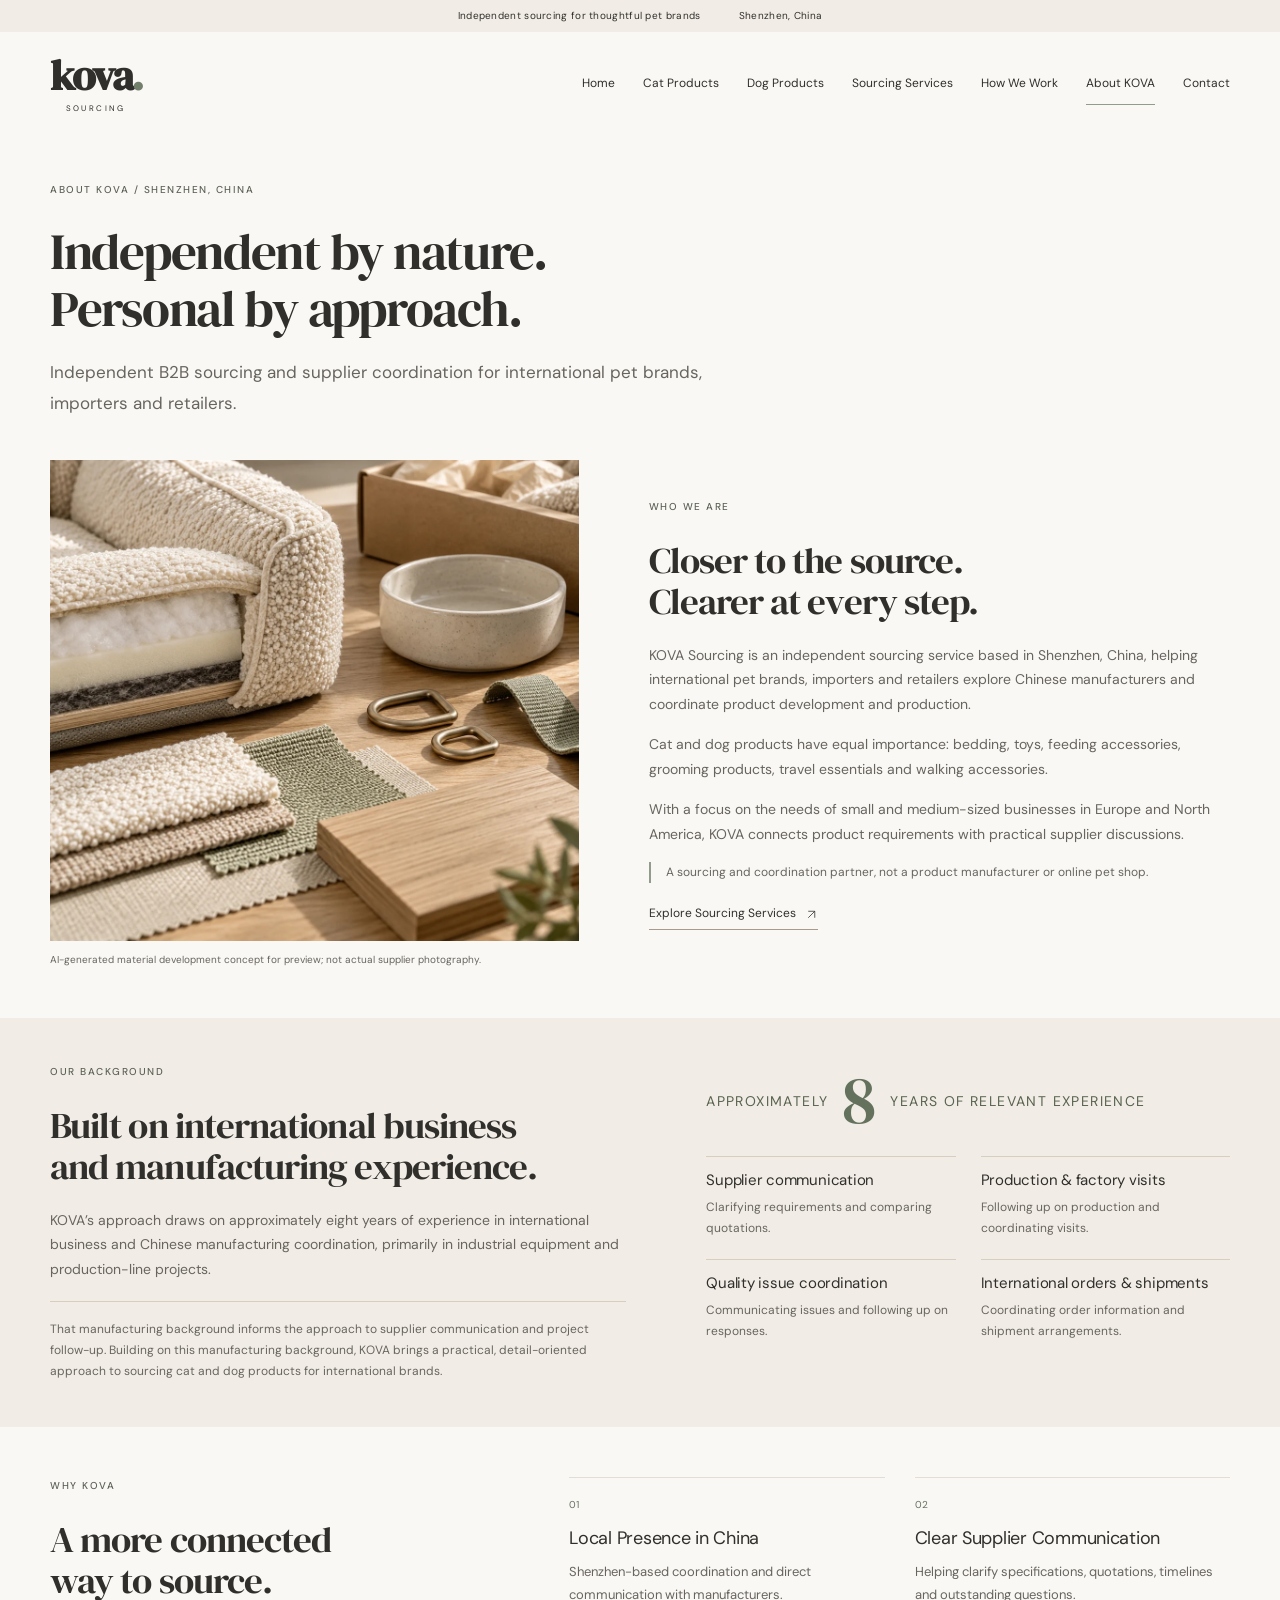
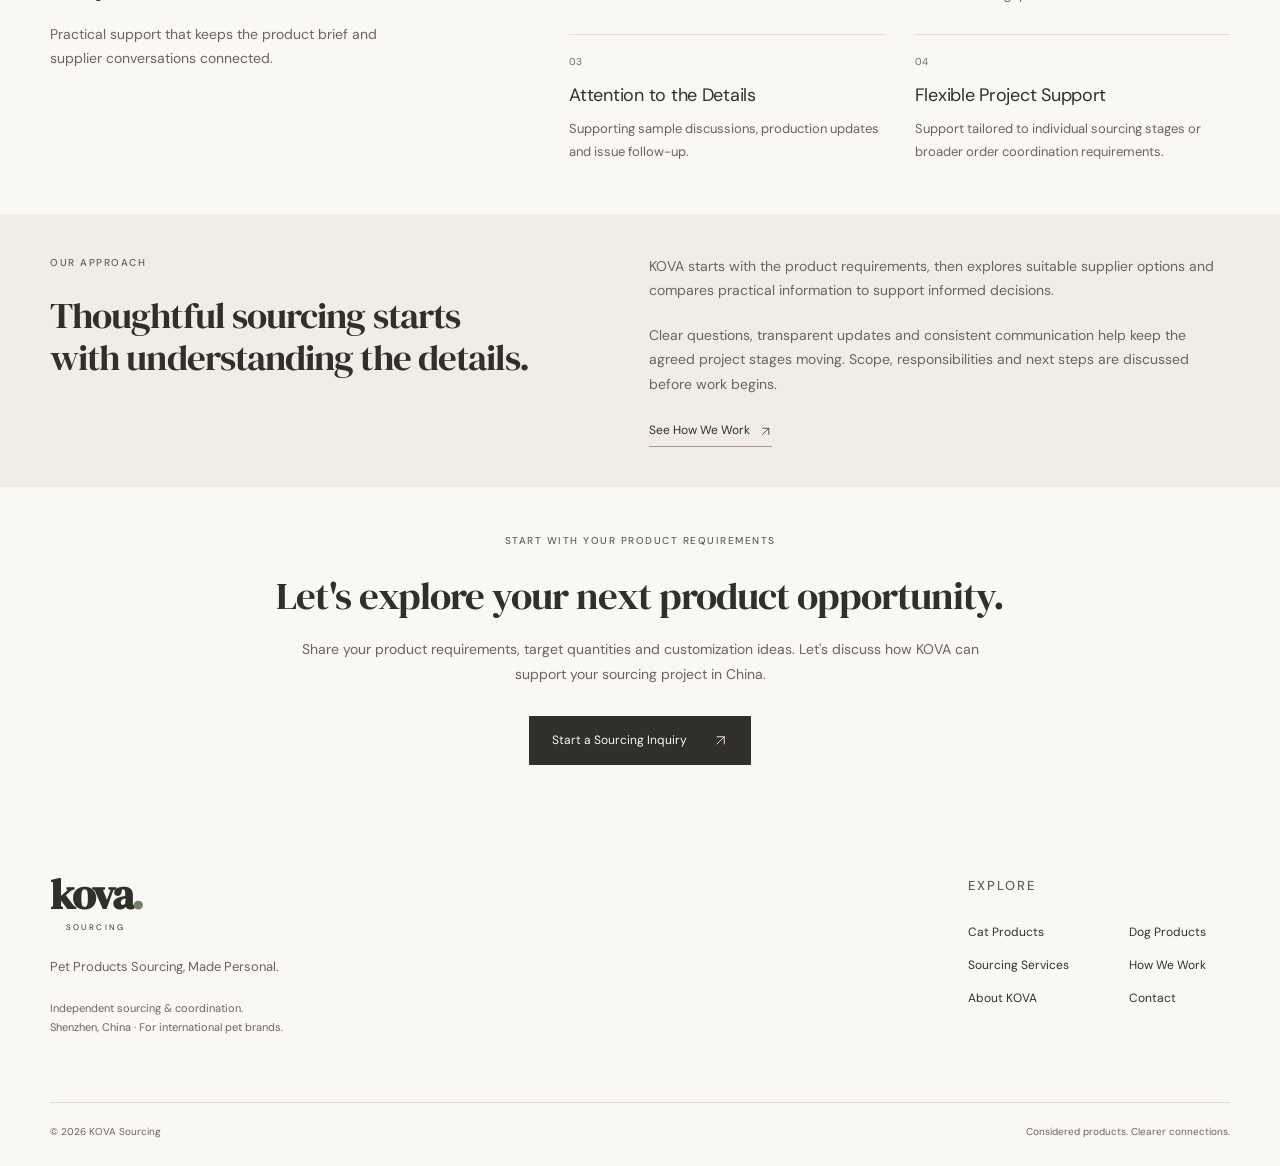
==== commit 5d9f2dd5: "Refine About KOVA manufacturing background copy" ====
--- a/about.html
+++ b/about.html
@@ -37,7 +37,7 @@
 <p class="eyebrow">OUR BACKGROUND</p>
 <h2>Built on international business<br>and manufacturing experience.</h2>
 <p>KOVA’s approach draws on approximately eight years of experience in international business and Chinese manufacturing coordination, primarily in industrial equipment and production-line projects.</p>
-<p class="background-context">That manufacturing background informs the approach to supplier communication and project follow-up. Pet product sourcing is a new focus, rather than eight years of pet-industry experience or a claim of established pet supplier partnerships.</p>
+<p class="background-context">That manufacturing background informs the approach to supplier communication and project follow-up. Building on this manufacturing background, KOVA brings a practical, detail-oriented approach to sourcing cat and dog products for international brands.</p>
 </div>
 <div class="background-experience">
 <p class="experience-caption">APPROXIMATELY <span>8</span> YEARS OF RELEVANT EXPERIENCE</p>
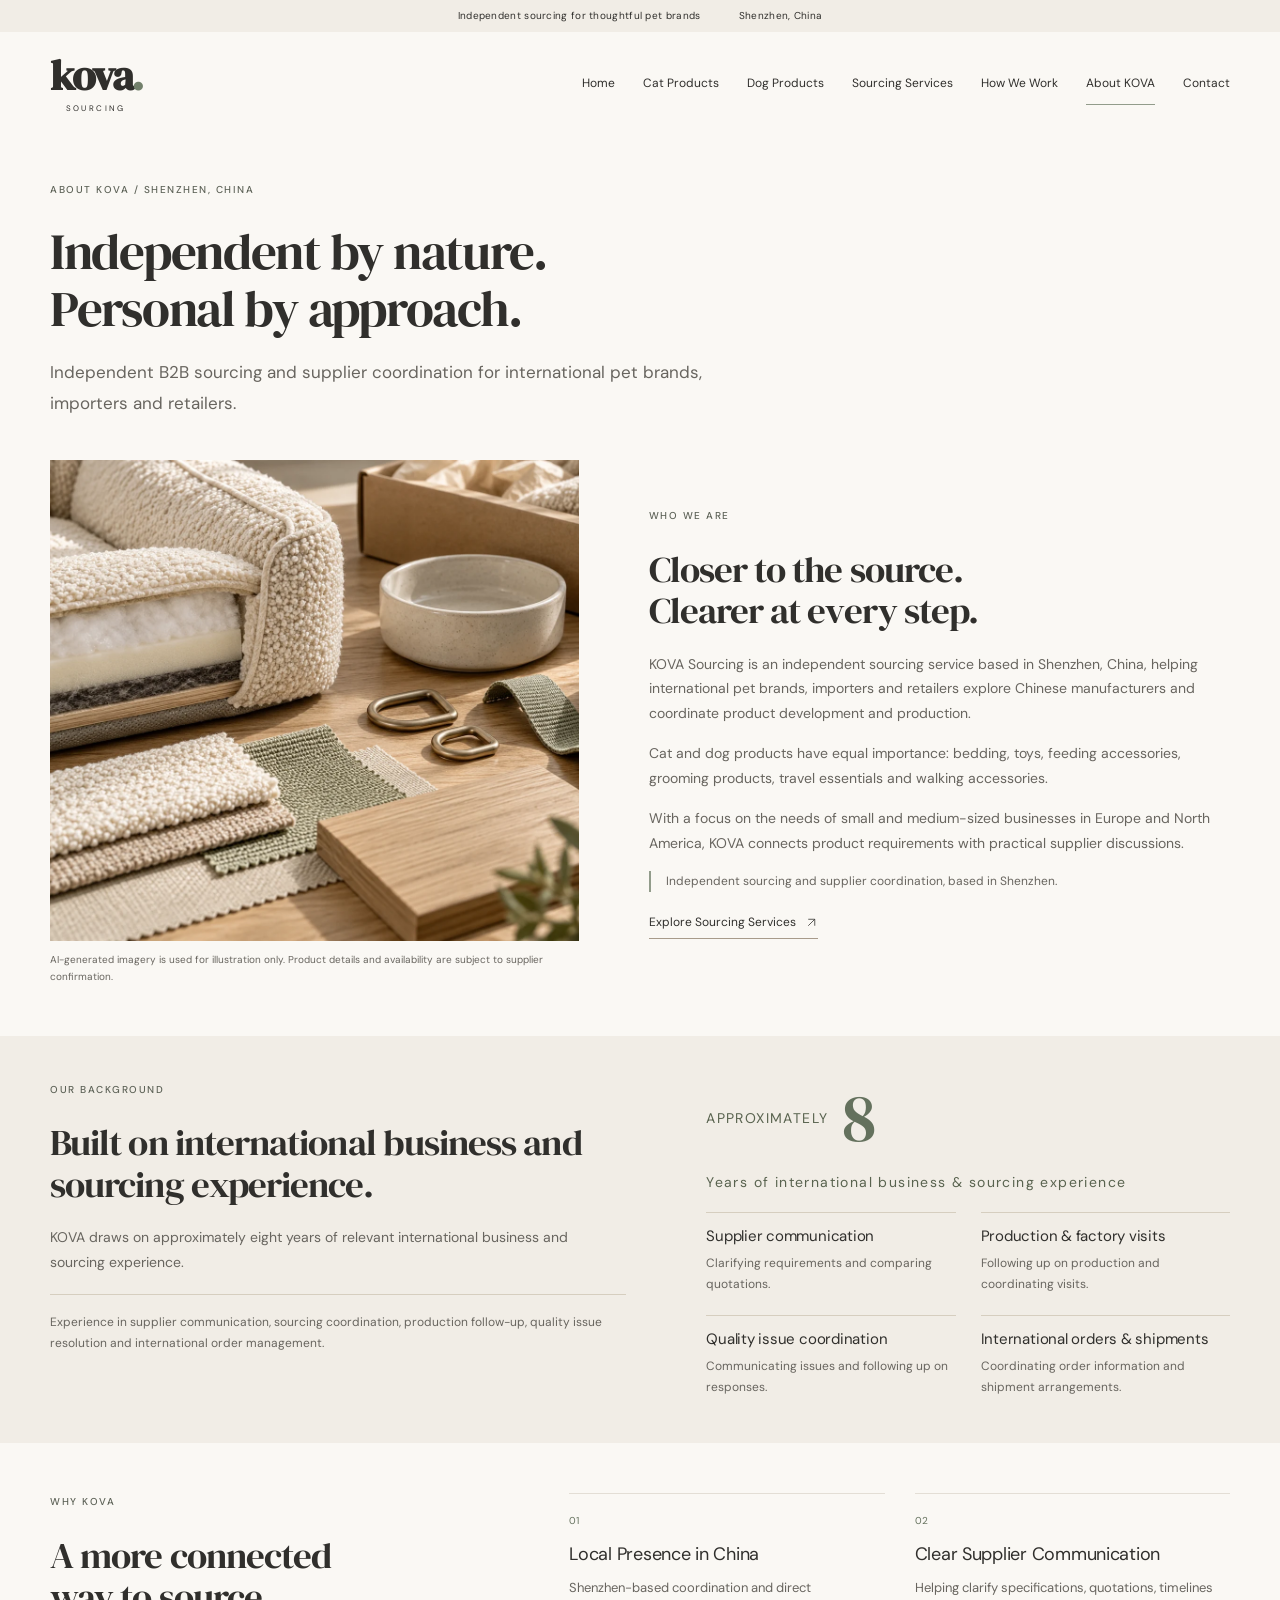
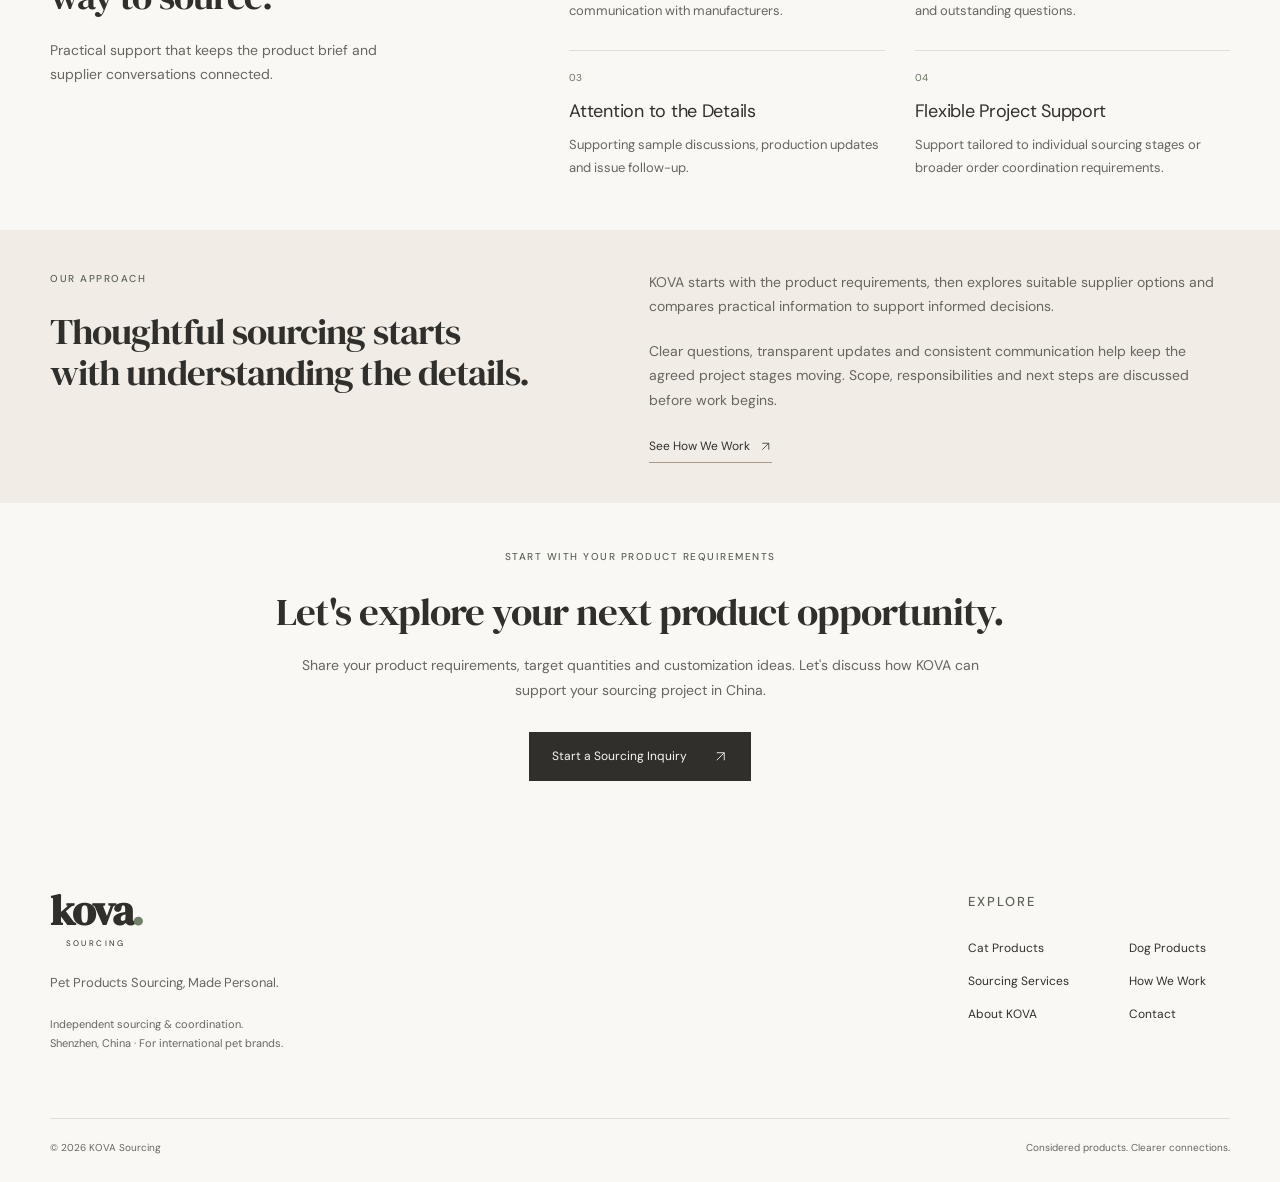
==== commit 1a1b4715: "Refine site-wide brand copy, image notices and contact spacing" ====
--- a/about.html
+++ b/about.html
@@ -24,23 +24,23 @@
 </div>
 <header class="site-header wrap"><a class="logo" href="index.html" aria-label="KOVA Sourcing home">kova<span>.</span><small>SOURCING</small></a><button class="menu-toggle" aria-expanded="false" aria-controls="navigation">Menu <span aria-hidden="true"><svg class="arrow-icon" aria-hidden="true" viewbox="0 0 20 20"><path d="M3 5h14M3 10h14M3 15h14" fill="none" stroke="currentColor" stroke-width="1.2"></path></svg></span></button><nav id="navigation" aria-label="Main navigation"><a href="index.html">Home</a><a href="cat-products.html">Cat Products</a><a href="dog-products.html">Dog Products</a><a href="sourcing-services.html">Sourcing Services</a><a href="how-it-works.html">How We Work</a><a href="about.html" aria-current="page">About KOVA</a><a href="contact.html">Contact</a></nav></header><main id="main"><section class="wrap about-introduction"><p class="eyebrow">ABOUT KOVA / SHENZHEN, CHINA</p>
 <h1>Independent by nature.<br>Personal by approach.</h1>
-<p class="lead">Independent B2B sourcing and supplier coordination for international pet brands, importers and retailers.</p></section><section class="wrap about-identity"><figure><img src="assets/images/about/material-details.webp" width="1536" height="1024" alt="AI-generated concept of neutral pet product upholstery, webbing, hardware and packaging development details" fetchpriority="high"><figcaption>AI-generated material development concept for preview; not actual supplier photography.</figcaption></figure><div>
+<p class="lead">Independent B2B sourcing and supplier coordination for international pet brands, importers and retailers.</p></section><section class="wrap about-identity"><figure><img src="assets/images/about/material-details.webp" width="1536" height="1024" alt="AI-generated concept of neutral pet product upholstery, webbing, hardware and packaging development details" fetchpriority="high"><figcaption>AI-generated imagery is used for illustration only. Product details and availability are subject to supplier confirmation.</figcaption></figure><div>
 <p class="eyebrow">WHO WE ARE</p>
 <h2>Closer to the source.<br>Clearer at every step.</h2>
 <p>KOVA Sourcing is an independent sourcing service based in Shenzhen, China, helping international pet brands, importers and retailers explore Chinese manufacturers and coordinate product development and production.</p>
 <p>Cat and dog products have equal importance: bedding, toys, feeding accessories, grooming products, travel essentials and walking accessories.</p>
 <p>With a focus on the needs of small and medium-sized businesses in Europe and North America, KOVA connects product requirements with practical supplier discussions.</p>
-<p class="identity-scope">A sourcing and coordination partner, not a product manufacturer or online pet shop.</p>
+<p class="identity-scope">Independent sourcing and supplier coordination, based in Shenzhen.</p>
 <a class="text-link" href="sourcing-services.html">Explore Sourcing Services <svg class="arrow-icon" aria-hidden="true" viewbox="0 0 20 20" fill="none"><path d="M5 15 15 5M5 5h10v10" stroke="currentColor" stroke-width="1.2"></path></svg></a>
 </div></section><section class="about-background-band"><div class="wrap about-background">
 <div>
 <p class="eyebrow">OUR BACKGROUND</p>
-<h2>Built on international business<br>and manufacturing experience.</h2>
-<p>KOVA’s approach draws on approximately eight years of experience in international business and Chinese manufacturing coordination, primarily in industrial equipment and production-line projects.</p>
-<p class="background-context">That manufacturing background informs the approach to supplier communication and project follow-up. Building on this manufacturing background, KOVA brings a practical, detail-oriented approach to sourcing cat and dog products for international brands.</p>
+<h2>Built on international business and sourcing experience.</h2>
+<p>KOVA draws on approximately eight years of relevant international business and sourcing experience.</p>
+<p class="background-context">Experience in supplier communication, sourcing coordination, production follow-up, quality issue resolution and international order management.</p>
 </div>
 <div class="background-experience">
-<p class="experience-caption">APPROXIMATELY <span>8</span> YEARS OF RELEVANT EXPERIENCE</p>
+<p class="experience-caption">APPROXIMATELY <span>8</span> Years of international business &amp; sourcing experience</p>
 <ul>
 <li>
 <h3>Supplier communication</h3>
--- a/assets/styles.css
+++ b/assets/styles.css
@@ -56,3 +56,8 @@
 @media(max-width:1100px){.about-kova-page .about-identity,.about-kova-page .about-background,.about-kova-page .about-advantages,.about-kova-page .about-approach{gap:40px}.about-kova-page h2{font-size:33px}.about-kova-page .experience-caption{gap:10px;font-size:8px}}
 @media(max-width:800px){.about-kova-page .about-introduction{padding-block:35px 25px}.about-kova-page .about-introduction h1{font-size:43px}.about-kova-page .about-identity,.about-kova-page .about-background,.about-kova-page .about-advantages,.about-kova-page .about-approach{grid-template-columns:1fr;gap:25px}.about-kova-page .about-identity{padding-bottom:35px}.about-kova-page .about-identity figure{max-width:650px}.about-kova-page .about-identity img{aspect-ratio:1.5}.about-kova-page .about-background-band,.about-kova-page .about-approach-band{padding-block:35px}.about-kova-page .about-advantages{padding-block:35px}.about-kova-page h2{font-size:32px}.about-kova-page .about-closing h2{font-size:33px}}
 @media(max-width:480px){.about-kova-page .about-introduction h1{font-size:37px}.about-kova-page .about-advantage-grid{grid-template-columns:1fr;gap:20px}.about-kova-page .background-experience ul{gap:18px}.about-kova-page h2{font-size:30px}.about-kova-page .about-closing h2{font-size:30px}.about-kova-page .experience-caption>span{font-size:60px}}
+/* Contact inquiry preparation: existing layout and brand retained. */
+.contact-page .contact-information{border-top:1px solid var(--line);border-bottom:1px solid var(--line);padding-block:24px;margin-block:25px}.contact-page .contact-information h3{font-size:20px;margin-bottom:18px}.contact-page .contact-information dl{margin:0}.contact-page .contact-information dt{font-size:12px;margin-top:14px;color:var(--muted)}.contact-page .contact-information dd{font-size:14px;margin:4px 0 0;overflow-wrap:anywhere}.contact-page .business-email{font-size:12px!important}.contact-page .submission-setup{background:var(--ivory);padding:20px;margin-bottom:25px;border-left:2px solid var(--sage)}.contact-page .submission-setup h3{font-size:16px;margin-bottom:8px}.contact-page .submission-setup p{font-size:12px;margin:0}.contact-page [hidden]{display:none!important}.contact-page .selected-category-note{font-size:12px;margin:0;overflow-wrap:anywhere}.contact-page .button:disabled{opacity:.55;cursor:not-allowed}.contact-page .button:disabled:hover{background:var(--ink);color:var(--paper)}.contact-page .form-trap{position:absolute;width:1px;height:1px;overflow:hidden;clip-path:inset(50%);white-space:nowrap}.contact-page #form-status{overflow-wrap:anywhere}
+/* Final copy/spacing polish; brand and page structures retained. */
+.consultancy-home .experience-note .experience-qualifier{font-size:9px;letter-spacing:.08em;color:var(--muted);margin:0 0 6px}.about-kova-page .experience-caption{flex-wrap:wrap}.contact-page .page-intro{padding-top:53px}
+@media(max-width:800px){.contact-page .page-intro{padding-top:37px}}
